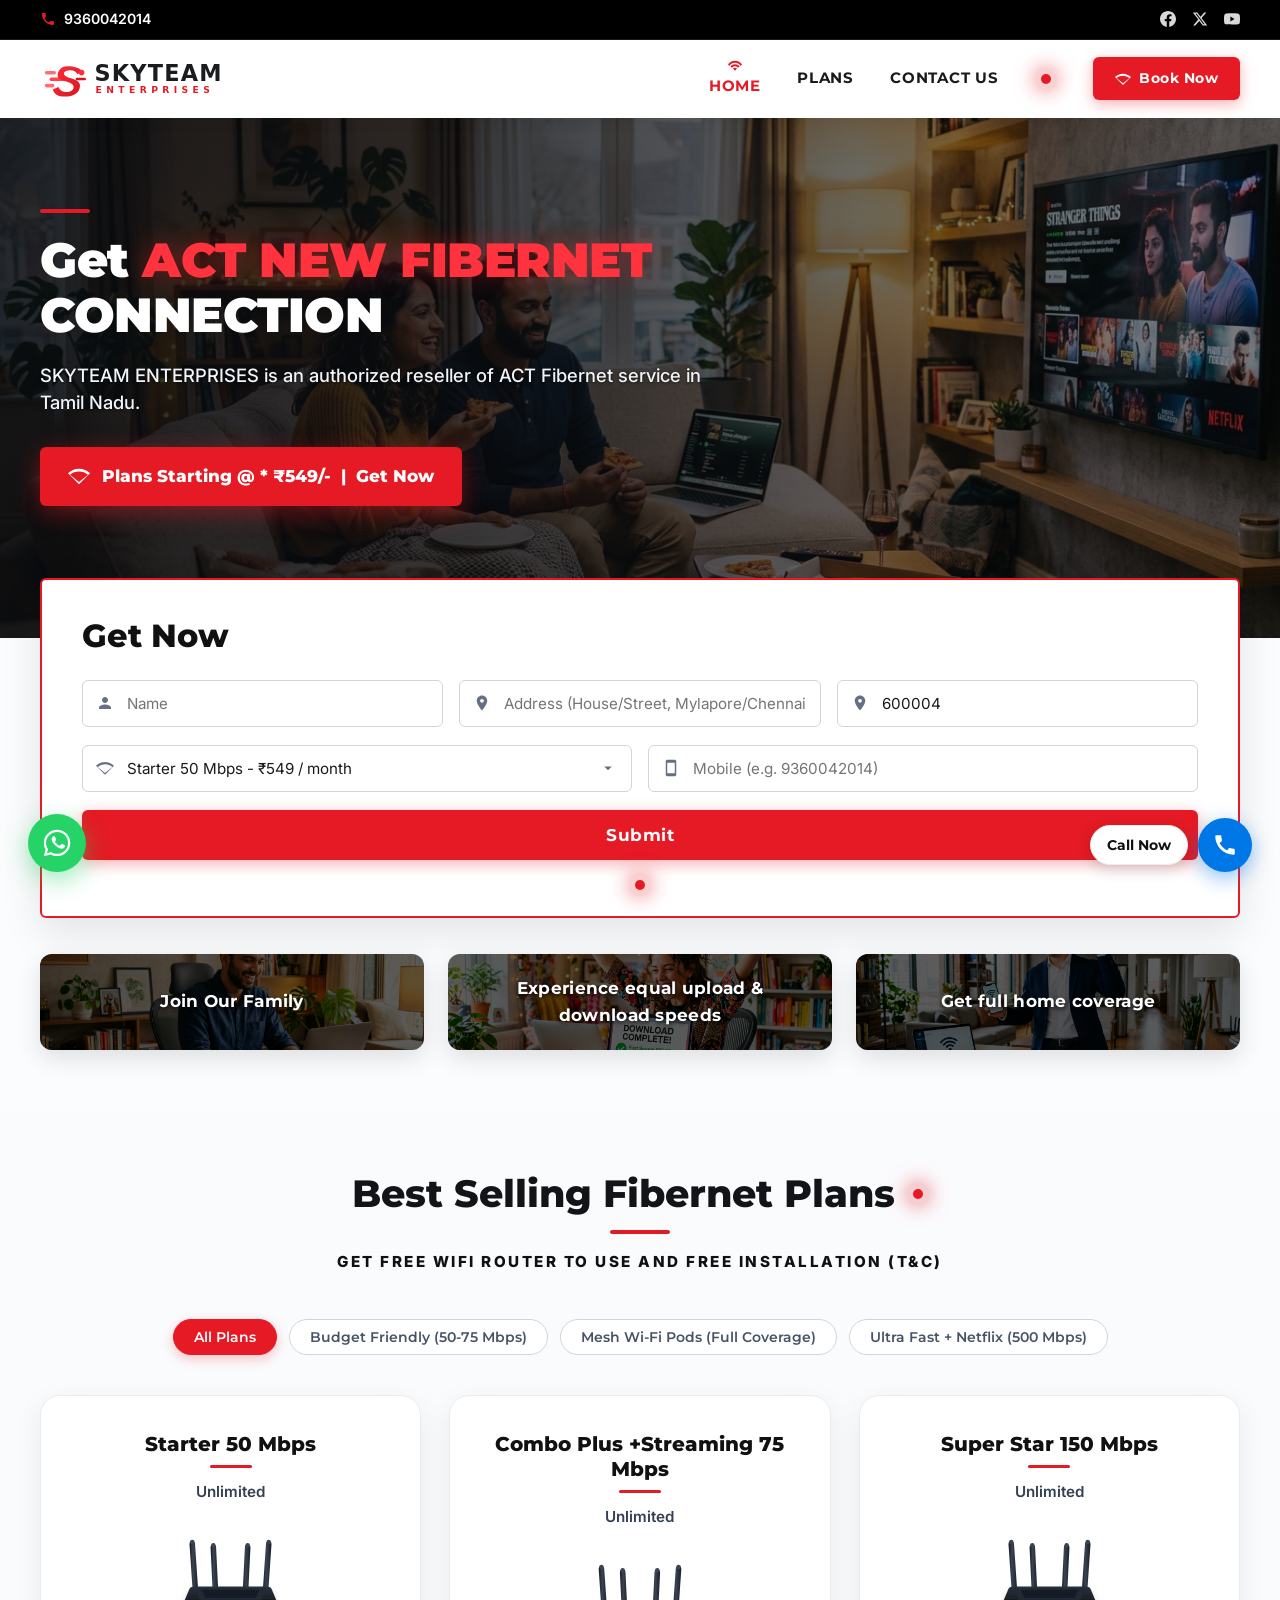
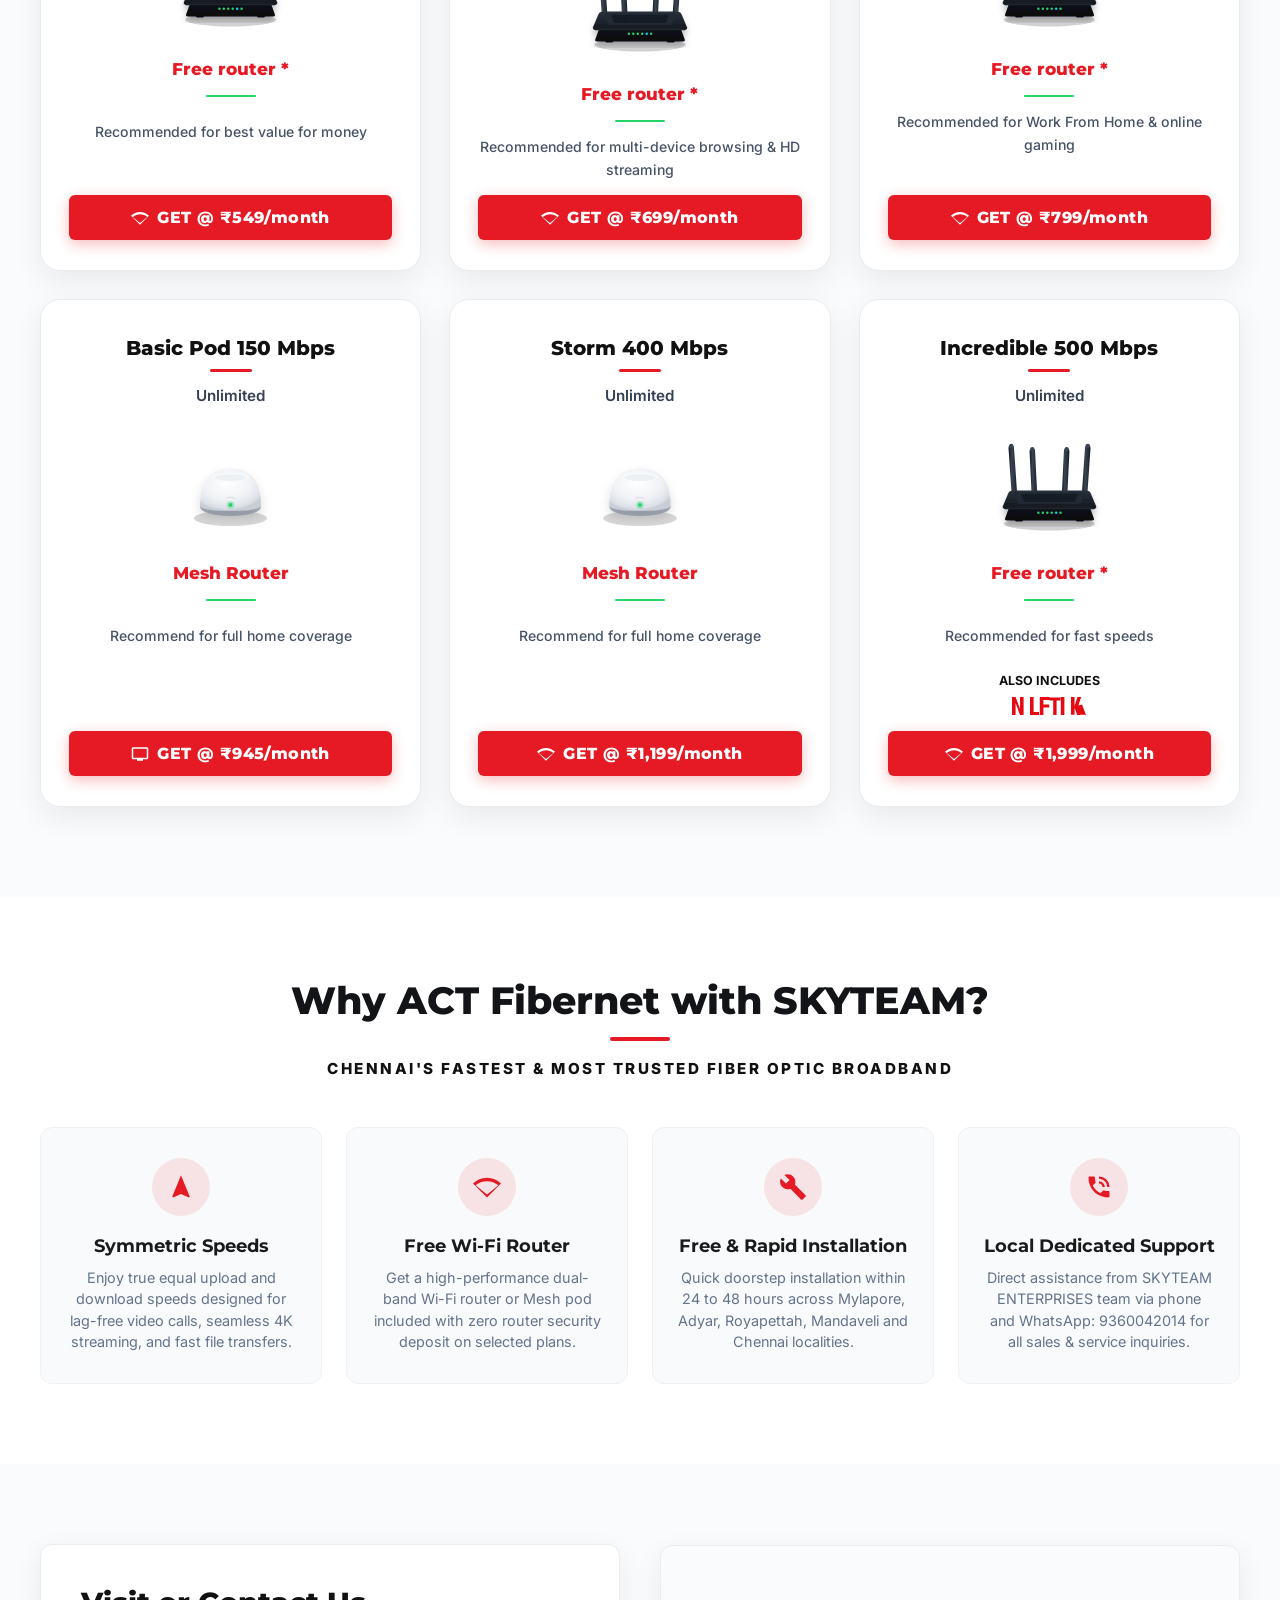
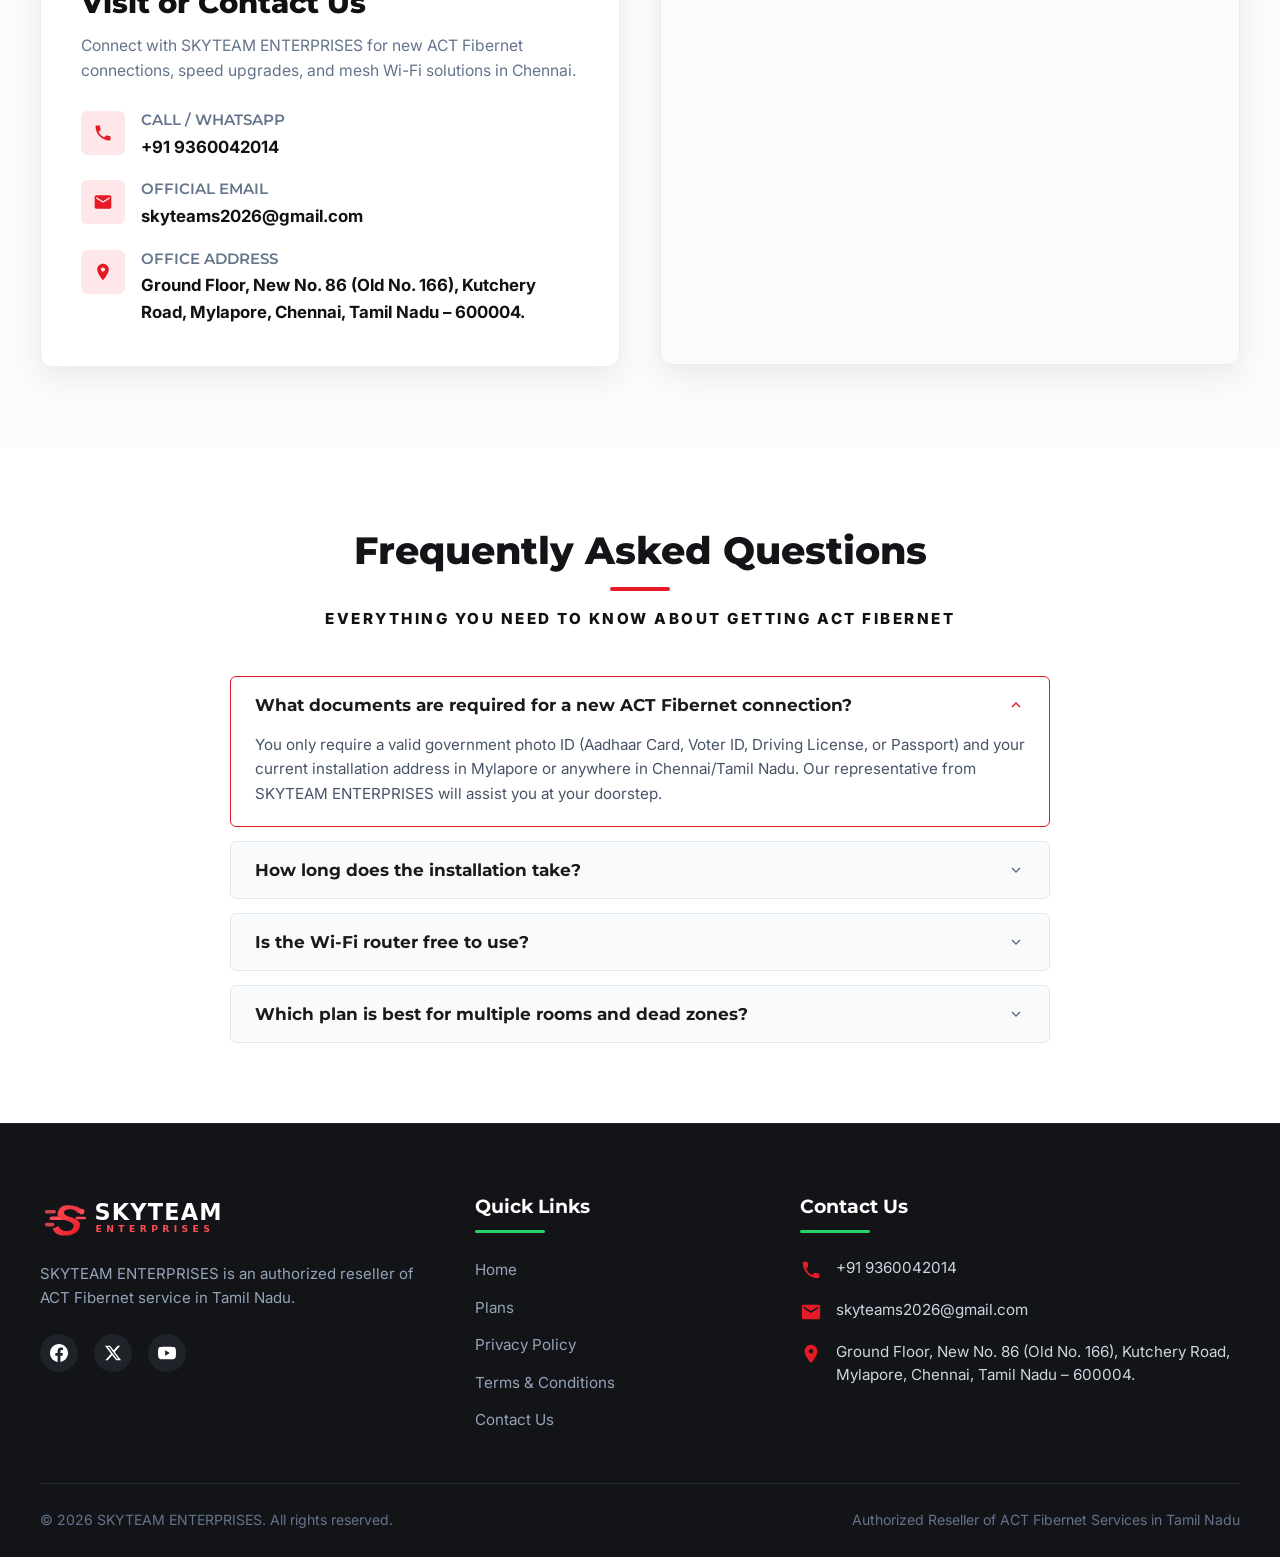
==== index.html @ 710f6e61 "Add files via upload" ====
<!DOCTYPE html>
<html lang="en">
<head>
  <meta charset="UTF-8">
  <meta name="viewport" content="width=device-width, initial-scale=1.0, maximum-scale=5.0, viewport-fit=cover">
  <meta name="apple-mobile-web-app-capable" content="yes">
  <meta name="apple-mobile-web-app-status-bar-style" content="default">
  <meta name="format-detection" content="telephone=no">
  <title>SKYTEAM ENTERPRISES - Authorized Reseller of ACT Fibernet | Mylapore, Chennai</title>
  <meta name="description" content="Get new ACT Fibernet broadband connections from SKYTEAM ENTERPRISES, authorized reseller in Tamil Nadu. High-speed broadband plans starting from ₹549 with free router and free installation in Mylapore, Chennai.">
  <meta name="keywords" content="ACT Fibernet Chennai, ACT broadband Mylapore, SKYTEAM ENTERPRISES, high speed internet Tamil Nadu, fiber broadband plans">
  <meta name="theme-color" content="#e51a24">

  <!-- Favicon -->
  <link rel="icon" type="image/svg+xml" href="images/skyteam-logo.svg">

  <!-- Stylesheet -->
  <link rel="stylesheet" href="css/style.css">
</head>
<body>

  <!-- ==========================================================================
       TOP BAR (Screenshot 1)
       ========================================================================== -->
  <div class="top-bar">
    <div class="container top-bar-content">
      <a href="tel:9360042014" class="top-phone-link">
        <svg viewBox="0 0 24 24">
          <path d="M6.62 10.79a15.053 15.053 0 006.59 6.59l2.2-2.2c.27-.27.67-.36 1.02-.24 1.12.37 2.33.57 3.57.57.55 0 1 .45 1 1V20c0 .55-.45 1-1 1-9.39 0-17-7.61-17-17 0-.55.45-1 1-1h3.5c.55 0 1 .45 1 1 0 1.25.2 2.45.57 3.57.11.35.03.74-.25 1.02l-2.2 2.2z"/>
        </svg>
        <span>9360042014</span>
      </a>

      <div class="top-social-links">
        <a href="https://facebook.com" target="_blank" rel="noopener" aria-label="Facebook">
          <svg viewBox="0 0 24 24"><path d="M24 12.073c0-6.627-5.373-12-12-12s-12 5.373-12 12c0 5.99 4.388 10.954 10.125 11.854v-8.385H7.078v-3.47h3.047V9.43c0-3.007 1.792-4.669 4.533-4.669 1.312 0 2.686.235 2.686.235v2.953H15.83c-1.491 0-1.956.925-1.956 1.874v2.25h3.328l-.532 3.47h-2.796v8.385C19.612 23.027 24 18.062 24 12.073z"/></svg>
        </a>
        <a href="https://twitter.com" target="_blank" rel="noopener" aria-label="Twitter">
          <svg viewBox="0 0 24 24"><path d="M18.244 2.25h3.308l-7.227 8.26 8.502 11.24H16.17l-5.214-6.817L4.99 21.75H1.68l7.73-8.835L1.254 2.25H8.08l4.713 6.231zm-1.161 17.52h1.833L7.084 4.126H5.117z"/></svg>
        </a>
        <a href="https://youtube.com" target="_blank" rel="noopener" aria-label="YouTube">
          <svg viewBox="0 0 24 24"><path d="M23.498 6.186a3.016 3.016 0 0 0-2.122-2.136C19.505 3.545 12 3.545 12 3.545s-7.505 0-9.377.505A3.017 3.017 0 0 0 .502 6.186C0 8.07 0 12 0 12s0 3.93.502 5.814a3.016 3.016 0 0 0 2.122 2.136c1.871.505 9.376.505 9.376.505s7.505 0 9.377-.505a3.015 3.015 0 0 0 2.122-2.136C24 15.93 24 12 24 12s0-3.93-.502-5.814zM9.545 15.568V8.432L15.818 12l-6.273 3.568z"/></svg>
        </a>
      </div>
    </div>
  </div>

  <!-- ==========================================================================
       MAIN NAVIGATION (Screenshot 1)
       ========================================================================== -->
  <header class="main-header">
    <div class="container navbar">
      <a href="#home" class="brand-logo" aria-label="SKYTEAM ENTERPRISES Homepage">
        <img src="images/skyteam-logo.svg" alt="SKYTEAM ENTERPRISES - Authorized Reseller of ACT Fibernet">
      </a>

      <!-- Mobile Navigation Hamburger Toggle -->
      <button class="mobile-nav-toggle" id="mobileNavToggle" aria-label="Toggle navigation menu">
        <svg viewBox="0 0 24 24"><path d="M3 18h18v-2H3v2zm0-5h18v-2H3v2zm0-7v2h18V6H3z"/></svg>
      </button>

      <!-- Desktop Nav Menu -->
      <ul class="nav-menu" id="navMenu">
        <li class="nav-item">
          <a href="#home" class="nav-link active">
            <span class="nav-link-signal">
              <svg viewBox="0 0 24 24"><path d="M12 3C6.95 3 2.5 5.56 0 9.5l2.42 2.42C4.38 8.44 7.94 6.5 12 6.5s7.62 1.94 9.58 5.42L24 9.5C21.5 5.56 17.05 3 12 3zm0 6c-3.1 0-5.88 1.4-7.73 3.65L6.69 15.1c1.33-1.6 3.23-2.6 5.31-2.6s3.98 1 5.31 2.6l2.42-2.45C17.88 10.4 15.1 9 12 9zm0 6c-1.38 0-2.63.56-3.54 1.46L12 20l3.54-3.54C14.63 15.56 13.38 15 12 15z"/></svg>
            </span>
            <span>HOME</span>
          </a>
        </li>
        <li class="nav-item">
          <a href="#plans" class="nav-link">
            <span>PLANS</span>
          </a>
        </li>
        <li class="nav-item">
          <a href="#contact" class="nav-link">
            <span>CONTACT US</span>
          </a>
        </li>

        <!-- Glowing Center Accent Beacon -->
        <li class="nav-item nav-pulse-center">
          <div class="glowing-radar-dot"></div>
        </li>

        <!-- Book Now Pill CTA -->
        <li class="nav-item">
          <a href="#bookingSection" class="nav-cta-btn">
            <svg viewBox="0 0 24 24"><path d="M12 4C7.31 4 3.07 5.9 0 8.98L12 21 24 8.98A17.93 17.93 0 0012 4zm0 3c3.73 0 7.15 1.34 9.8 3.58L12 18.52 2.2 10.58A14.94 14.94 0 0112 7z"/></svg>
            <span>Book Now</span>
          </a>
        </li>
      </ul>
    </div>
  </header>

  <!-- ==========================================================================
       HERO BANNER (Screenshot 1)
       ========================================================================== -->
  <section class="hero-section" id="home">
    <div class="hero-overlay"></div>
    <div class="container">
      <div class="hero-content">
        <div class="hero-red-accent-bar"></div>
        <h1 class="hero-title">
          Get <span class="text-act-red">ACT NEW FIBERNET</span> CONNECTION
        </h1>
        <p class="hero-subtitle">
          SKYTEAM ENTERPRISES is an authorized reseller of ACT Fibernet service in Tamil Nadu.
        </p>
        <a href="#bookingSection" class="hero-cta-btn">
          <svg viewBox="0 0 24 24"><path d="M12 4C7.31 4 3.07 5.9 0 8.98L12 21 24 8.98A17.93 17.93 0 0012 4zm0 3c3.73 0 7.15 1.34 9.8 3.58L12 18.52 2.2 10.58A14.94 14.94 0 0112 7z"/></svg>
          <span>Plans Starting @ * ₹549/- &nbsp;|&nbsp; Get Now</span>
        </a>
      </div>
    </div>
  </section>

  <!-- ==========================================================================
       GET NOW - LEAD CAPTURE FORM (Screenshot 3)
       ========================================================================== -->
  <section class="booking-section" id="bookingSection">
    <div class="container">
      <div class="booking-card">
        <h2 class="booking-title">Get Now</h2>

        <form class="booking-form" id="bookingForm">
          <!-- Row 1: Name, Address, Pincode -->
          <div class="form-row form-row-3">
            <div class="input-group">
              <svg class="input-icon" viewBox="0 0 24 24"><path d="M12 12c2.21 0 4-1.79 4-4s-1.79-4-4-4-4 1.79-4 4 1.79 4 4 4zm0 2c-2.67 0-8 1.34-8 4v2h16v-2c0-2.66-5.33-4-8-4z"/></svg>
              <input type="text" id="custName" class="form-control" placeholder="Name" required autocomplete="name">
            </div>

            <div class="input-group">
              <svg class="input-icon" viewBox="0 0 24 24"><path d="M12 2C8.13 2 5 5.13 5 9c0 5.25 7 13 7 13s7-7.75 7-13c0-3.87-3.13-7-7-7zm0 9.5c-1.38 0-2.5-1.12-2.5-2.5s1.12-2.5 2.5-2.5 2.5 1.12 2.5 2.5-1.12 2.5-2.5 2.5z"/></svg>
              <input type="text" id="custAddress" class="form-control" placeholder="Address (House/Street, Mylapore/Chennai)" required autocomplete="street-address">
            </div>

            <div class="input-group">
              <svg class="input-icon" viewBox="0 0 24 24"><path d="M12 2C8.13 2 5 5.13 5 9c0 5.25 7 13 7 13s7-7.75 7-13c0-3.87-3.13-7-7-7zm0 9.5c-1.38 0-2.5-1.12-2.5-2.5s1.12-2.5 2.5-2.5 2.5 1.12 2.5 2.5-1.12 2.5-2.5 2.5z"/></svg>
              <input type="text" id="custPincode" class="form-control" placeholder="Pincode (e.g. 600004)" maxlength="6" value="600004" required autocomplete="postal-code">
            </div>
          </div>

          <!-- Row 2: Selected Plan, Mobile -->
          <div class="form-row form-row-2">
            <div class="input-group">
              <svg class="input-icon" viewBox="0 0 24 24"><path d="M12 4C7.31 4 3.07 5.9 0 8.98L12 21 24 8.98A17.93 17.93 0 0012 4zm0 3c3.73 0 7.15 1.34 9.8 3.58L12 18.52 2.2 10.58A14.94 14.94 0 0112 7z"/></svg>
              <select id="selectedPlan" class="form-control form-select">
                <option value="Starter 50 Mbps - ₹549">Starter 50 Mbps - ₹549 / month</option>
                <option value="Combo Plus +Streaming 75 Mbps - ₹699">Combo Plus +Streaming 75 Mbps - ₹699 / month</option>
                <option value="Super Star 150 Mbps - ₹799">Super Star 150 Mbps - ₹799 / month</option>
                <option value="Basic Pod 150 Mbps - ₹945">Basic Pod 150 Mbps (Mesh Router) - ₹945 / month</option>
                <option value="Storm 400 Mbps - ₹1,199">Storm 400 Mbps (Mesh Router) - ₹1,199 / month</option>
                <option value="Incredible 500 Mbps - ₹1,999">Incredible 500 Mbps (+ Netflix) - ₹1,999 / month</option>
              </select>
            </div>

            <div class="input-group">
              <svg class="input-icon" viewBox="0 0 24 24"><path d="M17 1.01L7 1c-1.1 0-2 .9-2 2v18c0 1.1.9 2 2 2h10c1.1 0 2-.9 2-2V3c0-1.1-.9-1.99-2-1.99zM17 19H7V5h10v14z"/></svg>
              <input type="tel" id="custMobile" class="form-control" placeholder="Mobile (e.g. 9360042014)" maxlength="10" required autocomplete="tel">
            </div>
          </div>

          <!-- Submit Button -->
          <button type="submit" class="btn-submit-booking">Submit</button>
        </form>

        <!-- Red Glowing Beacon below the form -->
        <div class="form-beacon-container">
          <div class="glowing-radar-dot"></div>
        </div>
      </div>

      <!-- 3 Highlight Feature Badges below the form (Screenshot 3) -->
      <div class="features-highlight-row">
        <div class="feature-pill-card">
          <div class="feature-pill-bg"></div>
          <div class="feature-pill-overlay"></div>
          <span class="feature-pill-text">Join Our Family</span>
        </div>

        <div class="feature-pill-card">
          <div class="feature-pill-bg"></div>
          <div class="feature-pill-overlay"></div>
          <span class="feature-pill-text">Experience equal upload &amp; download speeds</span>
        </div>

        <div class="feature-pill-card">
          <div class="feature-pill-bg"></div>
          <div class="feature-pill-overlay"></div>
          <span class="feature-pill-text">Get full home coverage</span>
        </div>
      </div>
    </div>
  </section>

  <!-- ==========================================================================
       BEST SELLING FIBERNET PLANS (Screenshots 2 & 4)
       ========================================================================== -->
  <section class="plans-section" id="plans">
    <div class="container">
      <div class="section-header">
        <h2 class="section-title">
          <span>Best Selling Fibernet Plans</span>
          <div class="glowing-radar-dot"></div>
        </h2>
        <div class="title-red-bar"></div>
        <p class="section-subtitle">GET FREE WIFI ROUTER TO USE AND FREE INSTALLATION (T&amp;C)</p>
      </div>

      <!-- Category Filter Tabs -->
      <div class="plans-filter-tabs">
        <button class="filter-tab-btn active" data-filter="all">All Plans</button>
        <button class="filter-tab-btn" data-filter="budget">Budget Friendly (50-75 Mbps)</button>
        <button class="filter-tab-btn" data-filter="mesh">Mesh Wi-Fi Pods (Full Coverage)</button>
        <button class="filter-tab-btn" data-filter="ott">Ultra Fast + Netflix (500 Mbps)</button>
      </div>

      <!-- Plans Grid -->
      <div class="plans-grid">
        <!-- Plan 1: Starter 50 Mbps -->
        <div class="plan-card" data-category="budget all">
          <h3 class="plan-title">Starter 50 Mbps</h3>
          <div class="plan-underline-red"></div>
          <div class="plan-data-tag">Unlimited</div>
          <div class="plan-image-wrapper">
            <img src="images/router.svg" alt="4-Antenna Wi-Fi Router">
          </div>
          <div class="plan-router-badge">Free router *</div>
          <div class="plan-divider-green"></div>
          <div class="plan-recommendation">Recommended for best value for money</div>
          <button class="plan-cta-btn select-plan-btn" data-plan-val="Starter 50 Mbps - ₹549">
            <svg viewBox="0 0 24 24"><path d="M12 4C7.31 4 3.07 5.9 0 8.98L12 21 24 8.98A17.93 17.93 0 0012 4zm0 3c3.73 0 7.15 1.34 9.8 3.58L12 18.52 2.2 10.58A14.94 14.94 0 0112 7z"/></svg>
            <span>GET @ ₹549/month</span>
          </button>
        </div>

        <!-- Plan 2: Combo Plus +Streaming 75 Mbps -->
        <div class="plan-card" data-category="budget all">
          <h3 class="plan-title">Combo Plus +Streaming 75 Mbps</h3>
          <div class="plan-underline-red"></div>
          <div class="plan-data-tag">Unlimited</div>
          <div class="plan-image-wrapper">
            <img src="images/router.svg" alt="4-Antenna Wi-Fi Router">
          </div>
          <div class="plan-router-badge">Free router *</div>
          <div class="plan-divider-green"></div>
          <div class="plan-recommendation">Recommended for multi-device browsing &amp; HD streaming</div>
          <button class="plan-cta-btn select-plan-btn" data-plan-val="Combo Plus +Streaming 75 Mbps - ₹699">
            <svg viewBox="0 0 24 24"><path d="M12 4C7.31 4 3.07 5.9 0 8.98L12 21 24 8.98A17.93 17.93 0 0012 4zm0 3c3.73 0 7.15 1.34 9.8 3.58L12 18.52 2.2 10.58A14.94 14.94 0 0112 7z"/></svg>
            <span>GET @ ₹699/month</span>
          </button>
        </div>

        <!-- Plan 3: Super Star 150 Mbps -->
        <div class="plan-card" data-category="all">
          <h3 class="plan-title">Super Star 150 Mbps</h3>
          <div class="plan-underline-red"></div>
          <div class="plan-data-tag">Unlimited</div>
          <div class="plan-image-wrapper">
            <img src="images/router.svg" alt="4-Antenna Wi-Fi Router">
          </div>
          <div class="plan-router-badge">Free router *</div>
          <div class="plan-divider-green"></div>
          <div class="plan-recommendation">Recommended for Work From Home &amp; online gaming</div>
          <button class="plan-cta-btn select-plan-btn" data-plan-val="Super Star 150 Mbps - ₹799">
            <svg viewBox="0 0 24 24"><path d="M12 4C7.31 4 3.07 5.9 0 8.98L12 21 24 8.98A17.93 17.93 0 0012 4zm0 3c3.73 0 7.15 1.34 9.8 3.58L12 18.52 2.2 10.58A14.94 14.94 0 0112 7z"/></svg>
            <span>GET @ ₹799/month</span>
          </button>
        </div>

        <!-- Plan 4: Basic Pod 150 Mbps (Screenshot 4) -->
        <div class="plan-card" data-category="mesh all">
          <h3 class="plan-title">Basic Pod 150 Mbps</h3>
          <div class="plan-underline-red"></div>
          <div class="plan-data-tag">Unlimited</div>
          <div class="plan-image-wrapper">
            <img src="images/mesh-router.svg" alt="ACT Mesh Wi-Fi Pod">
          </div>
          <div class="plan-router-badge">Mesh Router</div>
          <div class="plan-divider-green"></div>
          <div class="plan-recommendation">Recommend for full home coverage</div>
          <button class="plan-cta-btn select-plan-btn" data-plan-val="Basic Pod 150 Mbps - ₹945">
            <svg viewBox="0 0 24 24"><path d="M21 3H3c-1.1 0-2 .9-2 2v12c0 1.1.9 2 2 2h5v2h8v-2h5c1.1 0 1.99-.9 1.99-2L23 5c0-1.1-.9-2-2-2zm0 14H3V5h18v12z"/></svg>
            <span>GET @ ₹945/month</span>
          </button>
        </div>

        <!-- Plan 5: Storm 400 Mbps (Screenshot 4) -->
        <div class="plan-card" data-category="mesh all">
          <h3 class="plan-title">Storm 400 Mbps</h3>
          <div class="plan-underline-red"></div>
          <div class="plan-data-tag">Unlimited</div>
          <div class="plan-image-wrapper">
            <img src="images/mesh-router.svg" alt="ACT Mesh Wi-Fi Pod">
          </div>
          <div class="plan-router-badge">Mesh Router</div>
          <div class="plan-divider-green"></div>
          <div class="plan-recommendation">Recommend for full home coverage</div>
          <button class="plan-cta-btn select-plan-btn" data-plan-val="Storm 400 Mbps - ₹1,199">
            <svg viewBox="0 0 24 24"><path d="M12 4C7.31 4 3.07 5.9 0 8.98L12 21 24 8.98A17.93 17.93 0 0012 4zm0 3c3.73 0 7.15 1.34 9.8 3.58L12 18.52 2.2 10.58A14.94 14.94 0 0112 7z"/></svg>
            <span>GET @ ₹1,199/month</span>
          </button>
        </div>

        <!-- Plan 6: Incredible 500 Mbps (Screenshot 4) -->
        <div class="plan-card" data-category="ott all">
          <h3 class="plan-title">Incredible 500 Mbps</h3>
          <div class="plan-underline-red"></div>
          <div class="plan-data-tag">Unlimited</div>
          <div class="plan-image-wrapper">
            <img src="images/router.svg" alt="4-Antenna Wi-Fi Router">
          </div>
          <div class="plan-router-badge">Free router *</div>
          <div class="plan-divider-green"></div>
          <div class="plan-recommendation">Recommended for fast speeds</div>
          <div class="plan-extra-include">
            <span class="extra-include-label">Also includes</span>
            <img src="images/netflix-logo.svg" alt="Netflix Included" style="height: 20px; width: auto;">
          </div>
          <button class="plan-cta-btn select-plan-btn" data-plan-val="Incredible 500 Mbps - ₹1,999">
            <svg viewBox="0 0 24 24"><path d="M12 4C7.31 4 3.07 5.9 0 8.98L12 21 24 8.98A17.93 17.93 0 0012 4zm0 3c3.73 0 7.15 1.34 9.8 3.58L12 18.52 2.2 10.58A14.94 14.94 0 0112 7z"/></svg>
            <span>GET @ ₹1,999/month</span>
          </button>
        </div>
      </div>
    </div>
  </section>

  <!-- ==========================================================================
       WHY CHOOSE SKYTEAM & ACT FIBERNET
       ========================================================================== -->
  <section class="why-us-section">
    <div class="container">
      <div class="section-header">
        <h2 class="section-title">Why ACT Fibernet with SKYTEAM?</h2>
        <div class="title-red-bar"></div>
        <p class="section-subtitle">CHENNAI'S FASTEST &amp; MOST TRUSTED FIBER OPTIC BROADBAND</p>
      </div>

      <div class="why-grid">
        <div class="why-card">
          <div class="why-icon-box">
            <svg viewBox="0 0 24 24"><path d="M12 2L4.5 20.29l.71.71L12 18l6.79 3 .71-.71z"/></svg>
          </div>
          <h3 class="why-card-title">Symmetric Speeds</h3>
          <p class="why-card-desc">Enjoy true equal upload and download speeds designed for lag-free video calls, seamless 4K streaming, and fast file transfers.</p>
        </div>

        <div class="why-card">
          <div class="why-icon-box">
            <svg viewBox="0 0 24 24"><path d="M12 4C7.31 4 3.07 5.9 0 8.98L12 21 24 8.98A17.93 17.93 0 0012 4zm0 3c3.73 0 7.15 1.34 9.8 3.58L12 18.52 2.2 10.58A14.94 14.94 0 0112 7z"/></svg>
          </div>
          <h3 class="why-card-title">Free Wi-Fi Router</h3>
          <p class="why-card-desc">Get a high-performance dual-band Wi-Fi router or Mesh pod included with zero router security deposit on selected plans.</p>
        </div>

        <div class="why-card">
          <div class="why-icon-box">
            <svg viewBox="0 0 24 24"><path d="M22.7 19l-9.1-9.1c.9-2.3.4-5-1.5-6.9-2-2-5-2.4-7.4-1.3L9 6 6 9 1.6 4.7C.4 7.1.9 10.1 2.9 12.1c1.9 1.9 4.6 2.4 6.9 1.5l9.1 9.1c.4.4 1 .4 1.4 0l2.3-2.3c.5-.4.5-1.1.1-1.4z"/></svg>
          </div>
          <h3 class="why-card-title">Free &amp; Rapid Installation</h3>
          <p class="why-card-desc">Quick doorstep installation within 24 to 48 hours across Mylapore, Adyar, Royapettah, Mandaveli and Chennai localities.</p>
        </div>

        <div class="why-card">
          <div class="why-icon-box">
            <svg viewBox="0 0 24 24"><path d="M20 15.5c-1.25 0-2.45-.2-3.57-.57a1.02 1.02 0 00-1.02.24l-2.2 2.2a15.045 15.045 0 01-6.59-6.59l2.2-2.21a.96.96 0 00.25-1A11.36 11.36 0 018.5 4c0-.55-.45-1-1-1H4c-.55 0-1 .45-1 1 0 9.39 7.61 17 17 17 .55 0 1-.45 1-1v-3.5c0-.55-.45-1-1-1zM19 12h2a9 9 0 00-9-9v2c3.87 0 7 3.13 7 7zm-4 0h2a5 5 0 00-5-5v2c1.66 0 3 1.34 3 3z"/></svg>
          </div>
          <h3 class="why-card-title">Local Dedicated Support</h3>
          <p class="why-card-desc">Direct assistance from SKYTEAM ENTERPRISES team via phone and WhatsApp: 9360042014 for all sales &amp; service inquiries.</p>
        </div>
      </div>
    </div>
  </section>

  <!-- ==========================================================================
       CONTACT US & LOCAL OFFICE SECTION
       ========================================================================== -->
  <section class="contact-section" id="contact">
    <div class="container">
      <div class="contact-layout">
        <!-- Contact Information Card -->
        <div class="contact-info-card">
          <h2 class="contact-info-title">Visit or Contact Us</h2>
          <p class="contact-info-desc">
            Connect with SKYTEAM ENTERPRISES for new ACT Fibernet connections, speed upgrades, and mesh Wi-Fi solutions in Chennai.
          </p>

          <div class="contact-details-list">
            <!-- Mobile -->
            <div class="contact-item-row">
              <div class="contact-icon-pill">
                <svg viewBox="0 0 24 24"><path d="M6.62 10.79a15.053 15.053 0 006.59 6.59l2.2-2.2c.27-.27.67-.36 1.02-.24 1.12.37 2.33.57 3.57.57.55 0 1 .45 1 1V20c0 .55-.45 1-1 1-9.39 0-17-7.61-17-17 0-.55.45-1 1-1h3.5c.55 0 1 .45 1 1 0 1.25.2 2.45.57 3.57.11.35.03.74-.25 1.02l-2.2 2.2z"/></svg>
              </div>
              <div class="contact-text-box">
                <h4>Call / WhatsApp</h4>
                <a href="tel:9360042014">+91 9360042014</a>
              </div>
            </div>

            <!-- Email -->
            <div class="contact-item-row">
              <div class="contact-icon-pill">
                <svg viewBox="0 0 24 24"><path d="M20 4H4c-1.1 0-1.99.9-1.99 2L2 18c0 1.1.9 2 2 2h16c1.1 0 2-.9 2-2V6c0-1.1-.9-2-2-2zm0 4l-8 5-8-5V6l8 5 8-5v2z"/></svg>
              </div>
              <div class="contact-text-box">
                <h4>Official Email</h4>
                <a href="mailto:skyteams2026@gmail.com">skyteams2026@gmail.com</a>
              </div>
            </div>

            <!-- Address -->
            <div class="contact-item-row">
              <div class="contact-icon-pill">
                <svg viewBox="0 0 24 24"><path d="M12 2C8.13 2 5 5.13 5 9c0 5.25 7 13 7 13s7-7.75 7-13c0-3.87-3.13-7-7-7zm0 9.5c-1.38 0-2.5-1.12-2.5-2.5s1.12-2.5 2.5-2.5 2.5 1.12 2.5 2.5-1.12 2.5-2.5 2.5z"/></svg>
              </div>
              <div class="contact-text-box">
                <h4>Office Address</h4>
                <p>Ground Floor, New No. 86 (Old No. 166), Kutchery Road, Mylapore, Chennai, Tamil Nadu – 600004.</p>
              </div>
            </div>
          </div>
        </div>

        <!-- Google Map Location Embed -->
        <div class="map-container">
          <iframe 
            title="SKYTEAM ENTERPRISES Location Map"
            src="https://www.google.com/maps/embed?pb=!1m18!1m12!1m3!1d3886.944321741549!2d80.2642!3d13.0336!2m3!1f0!2f0!3f0!3m2!1i1024!2i768!4f13.1!3m3!1m2!1s0x3a5267b2d569f1bf%3A0x6b7c52df859663d!2sKutchery%20Rd%2C%20Mylapore%2C%20Chennai%2C%20Tamil%20Nadu%20600004!5e0!3m2!1sen!2sin!4v1700000000000!5m2!1sen!2sin"
            allowfullscreen="" 
            loading="lazy" 
            referrerpolicy="no-referrer-when-downgrade">
          </iframe>
        </div>
      </div>
    </div>
  </section>

  <!-- ==========================================================================
       FAQ SECTION
       ========================================================================== -->
  <section class="faq-section">
    <div class="container">
      <div class="section-header">
        <h2 class="section-title">Frequently Asked Questions</h2>
        <div class="title-red-bar"></div>
        <p class="section-subtitle">EVERYTHING YOU NEED TO KNOW ABOUT GETTING ACT FIBERNET</p>
      </div>

      <div class="faq-list">
        <div class="faq-item active">
          <button class="faq-question">
            <span>What documents are required for a new ACT Fibernet connection?</span>
            <svg viewBox="0 0 24 24"><path d="M7.41 8.59L12 13.17l4.59-4.58L18 10l-6 6-6-6 1.41-1.41z"/></svg>
          </button>
          <div class="faq-answer">
            <p>You only require a valid government photo ID (Aadhaar Card, Voter ID, Driving License, or Passport) and your current installation address in Mylapore or anywhere in Chennai/Tamil Nadu. Our representative from SKYTEAM ENTERPRISES will assist you at your doorstep.</p>
          </div>
        </div>

        <div class="faq-item">
          <button class="faq-question">
            <span>How long does the installation take?</span>
            <svg viewBox="0 0 24 24"><path d="M7.41 8.59L12 13.17l4.59-4.58L18 10l-6 6-6-6 1.41-1.41z"/></svg>
          </button>
          <div class="faq-answer">
            <p>Once you submit your booking on our website or call us at 9360042014, our field engineer will visit for installation typically within 24 to 48 hours.</p>
          </div>
        </div>

        <div class="faq-item">
          <button class="faq-question">
            <span>Is the Wi-Fi router free to use?</span>
            <svg viewBox="0 0 24 24"><path d="M7.41 8.59L12 13.17l4.59-4.58L18 10l-6 6-6-6 1.41-1.41z"/></svg>
          </button>
          <div class="faq-answer">
            <p>Yes, all our featured plans include a free dual-band Wi-Fi router (or high-performance Mesh Wi-Fi pod on 150/400 Mbps plans) for use as long as your connection is active, subject to plan terms.</p>
          </div>
        </div>

        <div class="faq-item">
          <button class="faq-question">
            <span>Which plan is best for multiple rooms and dead zones?</span>
            <svg viewBox="0 0 24 24"><path d="M7.41 8.59L12 13.17l4.59-4.58L18 10l-6 6-6-6 1.41-1.41z"/></svg>
          </button>
          <div class="faq-answer">
            <p>The <strong>Basic Pod 150 Mbps</strong> or <strong>Storm 400 Mbps</strong> plans come equipped with ACT Mesh Wi-Fi pods, which seamlessly eliminate Wi-Fi dead spots and provide unified coverage across 2BHK, 3BHK, and duplex homes.</p>
          </div>
        </div>
      </div>
    </div>
  </section>

  <!-- ==========================================================================
       MAIN FOOTER (Screenshot 5)
       ========================================================================== -->
  <footer class="main-footer">
    <div class="container">
      <div class="footer-grid">
        <!-- Col 1: Brand Info -->
        <div class="footer-col-brand">
          <div class="footer-logo">
            <img src="images/skyteam-logo-white.svg" alt="SKYTEAM ENTERPRISES Logo">
          </div>
          <p class="footer-brand-desc">
            SKYTEAM ENTERPRISES is an authorized reseller of ACT Fibernet service in Tamil Nadu.
          </p>
          <div class="footer-social-icons">
            <a href="https://facebook.com" target="_blank" rel="noopener" aria-label="Facebook">
              <svg viewBox="0 0 24 24"><path d="M24 12.073c0-6.627-5.373-12-12-12s-12 5.373-12 12c0 5.99 4.388 10.954 10.125 11.854v-8.385H7.078v-3.47h3.047V9.43c0-3.007 1.792-4.669 4.533-4.669 1.312 0 2.686.235 2.686.235v2.953H15.83c-1.491 0-1.956.925-1.956 1.874v2.25h3.328l-.532 3.47h-2.796v8.385C19.612 23.027 24 18.062 24 12.073z"/></svg>
            </a>
            <a href="https://twitter.com" target="_blank" rel="noopener" aria-label="Twitter">
              <svg viewBox="0 0 24 24"><path d="M18.244 2.25h3.308l-7.227 8.26 8.502 11.24H16.17l-5.214-6.817L4.99 21.75H1.68l7.73-8.835L1.254 2.25H8.08l4.713 6.231zm-1.161 17.52h1.833L7.084 4.126H5.117z"/></svg>
            </a>
            <a href="https://youtube.com" target="_blank" rel="noopener" aria-label="YouTube">
              <svg viewBox="0 0 24 24"><path d="M23.498 6.186a3.016 3.016 0 0 0-2.122-2.136C19.505 3.545 12 3.545 12 3.545s-7.505 0-9.377.505A3.017 3.017 0 0 0 .502 6.186C0 8.07 0 12 0 12s0 3.93.502 5.814a3.016 3.016 0 0 0 2.122 2.136c1.871.505 9.376.505 9.376.505s7.505 0 9.377-.505a3.015 3.015 0 0 0 2.122-2.136C24 15.93 24 12 24 12s0-3.93-.502-5.814zM9.545 15.568V8.432L15.818 12l-6.273 3.568z"/></svg>
            </a>
          </div>
        </div>

        <!-- Col 2: Quick Links -->
        <div class="footer-col-links">
          <h3 class="footer-col-title">Quick Links</h3>
          <div class="footer-title-green-line"></div>
          <ul class="footer-links-list">
            <li><a href="#home">Home</a></li>
            <li><a href="#plans">Plans</a></li>
            <li><a href="privacy-policy.html">Privacy Policy</a></li>
            <li><a href="terms.html">Terms &amp; Conditions</a></li>
            <li><a href="#contact">Contact Us</a></li>
          </ul>
        </div>

        <!-- Col 3: Contact Us -->
        <div class="footer-col-contact">
          <h3 class="footer-col-title">Contact Us</h3>
          <div class="footer-title-green-line"></div>
          <div class="footer-contact-list">
            <div class="footer-contact-item">
              <svg class="footer-icon" viewBox="0 0 24 24"><path d="M6.62 10.79a15.053 15.053 0 006.59 6.59l2.2-2.2c.27-.27.67-.36 1.02-.24 1.12.37 2.33.57 3.57.57.55 0 1 .45 1 1V20c0 .55-.45 1-1 1-9.39 0-17-7.61-17-17 0-.55.45-1 1-1h3.5c.55 0 1 .45 1 1 0 1.25.2 2.45.57 3.57.11.35.03.74-.25 1.02l-2.2 2.2z"/></svg>
              <a href="tel:9360042014">+91 9360042014</a>
            </div>

            <div class="footer-contact-item">
              <svg class="footer-icon" viewBox="0 0 24 24"><path d="M20 4H4c-1.1 0-1.99.9-1.99 2L2 18c0 1.1.9 2 2 2h16c1.1 0 2-.9 2-2V6c0-1.1-.9-2-2-2zm0 4l-8 5-8-5V6l8 5 8-5v2z"/></svg>
              <a href="mailto:skyteams2026@gmail.com">skyteams2026@gmail.com</a>
            </div>

            <div class="footer-contact-item">
              <svg class="footer-icon" viewBox="0 0 24 24"><path d="M12 2C8.13 2 5 5.13 5 9c0 5.25 7 13 7 13s7-7.75 7-13c0-3.87-3.13-7-7-7zm0 9.5c-1.38 0-2.5-1.12-2.5-2.5s1.12-2.5 2.5-2.5 2.5 1.12 2.5 2.5-1.12 2.5-2.5 2.5z"/></svg>
              <span>Ground Floor, New No. 86 (Old No. 166), Kutchery Road, Mylapore, Chennai, Tamil Nadu – 600004.</span>
            </div>
          </div>
        </div>
      </div>

      <div class="footer-bottom-bar">
        <div>&copy; 2026 SKYTEAM ENTERPRISES. All rights reserved.</div>
        <div>Authorized Reseller of ACT Fibernet Services in Tamil Nadu</div>
      </div>
    </div>
  </footer>

  <!-- ==========================================================================
       FLOATING ACTION TRIGGERS (Screenshots 1-5)
       ========================================================================== -->
  <!-- WhatsApp Floating Button (Bottom-Left) -->
  <a href="https://wa.me/919360042014?text=Hi%20SKYTEAM%20ENTERPRISES%2C%20I%20am%20interested%20in%20a%20new%20ACT%20Fibernet%20broadband%20connection." 
     class="floating-whatsapp-btn" 
     target="_blank" 
     rel="noopener" 
     aria-label="Chat with us on WhatsApp">
    <svg viewBox="0 0 24 24">
      <path d="M12.04 2C6.58 2 2.13 6.45 2.13 11.91C2.13 13.66 2.59 15.36 3.45 16.86L2.05 22L7.3 20.62C8.75 21.41 10.38 21.83 12.04 21.83C17.5 21.83 21.95 17.38 21.95 11.92C21.95 9.27 20.92 6.78 19.05 4.91C17.18 3.03 14.69 2 12.04 2M12.05 3.67C14.25 3.67 16.31 4.53 17.87 6.09C19.42 7.65 20.28 9.72 20.28 11.92C20.28 16.46 16.58 20.15 12.04 20.15C10.56 20.15 9.11 19.76 7.85 19L7.55 18.83L4.43 19.65L5.26 16.61L5.06 16.29C4.24 15 3.8 13.47 3.8 11.91C3.81 7.37 7.5 3.67 12.05 3.67M9.53 7.03C9.36 7.03 9.09 7.1 8.87 7.33C8.65 7.57 8.02 8.16 8.02 9.36C8.02 10.56 8.9 11.72 9.02 11.89C9.14 12.05 10.74 14.52 13.2 15.58C13.78 15.83 14.24 15.99 14.59 16.1C15.18 16.29 15.72 16.26 16.15 16.2C16.63 16.13 17.62 15.6 17.83 15.01C18.04 14.43 18.04 13.93 17.98 13.82C17.91 13.72 17.75 13.66 17.5 13.53C17.26 13.41 16.05 12.81 15.82 12.73C15.6 12.64 15.43 12.6 15.27 12.85C15.1 13.1 14.62 13.66 14.47 13.82C14.33 13.99 14.18 14.01 13.94 13.89C13.69 13.76 12.9 13.5 11.96 12.67C11.23 12.02 10.74 11.22 10.6 10.97C10.45 10.72 10.58 10.59 10.71 10.46C10.82 10.35 10.95 10.18 11.08 10.03C11.2 9.89 11.25 9.78 11.33 9.61C11.41 9.45 11.37 9.3 11.31 9.18C11.25 9.06 10.76 7.85 10.55 7.36C10.35 6.87 10.15 6.94 10 6.93C9.86 6.93 9.69 6.93 9.53 6.93V7.03Z"/>
    </svg>
  </a>

  <!-- Call Now Floating Button (Bottom-Right) -->
  <a href="tel:9360042014" class="floating-call-btn" aria-label="Call Now 9360042014">
    <span class="call-pill-text">Call Now</span>
    <div class="call-circle-icon">
      <svg viewBox="0 0 24 24">
        <path d="M20.01 15.38c-1.23 0-2.42-.2-3.53-.56a.977.977 0 00-1.01.24l-1.57 1.97c-2.83-1.35-5.48-3.9-6.89-6.83l1.95-1.66c.27-.28.35-.67.24-1.02-.37-1.11-.56-2.3-.56-3.53 0-.54-.45-.99-.99-.99H4.19C3.65 3 3 3.24 3 3.99 3 13.28 10.73 21 20.01 21c.71 0 .99-.63.99-1.18v-3.45c0-.54-.45-.99-.99-.99z"/>
      </svg>
    </div>
  </a>

  <!-- ==========================================================================
       BOOKING SUCCESS MODAL
       ========================================================================== -->
  <div class="modal-overlay" id="successModal">
    <div class="modal-container">
      <button class="modal-close-btn" id="closeModalBtn" aria-label="Close modal">&times;</button>
      <div class="modal-success-icon">
        <svg viewBox="0 0 24 24"><path d="M9 16.17L4.83 12l-1.42 1.41L9 19 21 7l-1.41-1.41z"/></svg>
      </div>
      <h3 class="modal-title">Booking Received!</h3>
      <p class="modal-desc">Thank you for choosing SKYTEAM ENTERPRISES. Our representative will contact you shortly to confirm your installation slot.</p>

      <div class="modal-booking-details">
        <div class="modal-detail-row">
          <span class="modal-detail-label">Booking Reference:</span>
          <span class="modal-detail-val" id="modalBookingId">ST-100234</span>
        </div>
        <div class="modal-detail-row">
          <span class="modal-detail-label">Name:</span>
          <span class="modal-detail-val" id="modalCustName">Customer</span>
        </div>
        <div class="modal-detail-row">
          <span class="modal-detail-label">Mobile:</span>
          <span class="modal-detail-val" id="modalCustMobile">9360042014</span>
        </div>
        <div class="modal-detail-row">
          <span class="modal-detail-label">Selected Plan:</span>
          <span class="modal-detail-val" id="modalCustPlan">Starter 50 Mbps</span>
        </div>
      </div>

      <a href="#" id="modalWhatsappLink" class="modal-btn-whatsapp" target="_blank" rel="noopener">
        <svg viewBox="0 0 24 24"><path d="M12.04 2C6.58 2 2.13 6.45 2.13 11.91C2.13 13.66 2.59 15.36 3.45 16.86L2.05 22L7.3 20.62C8.75 21.41 10.38 21.83 12.04 21.83C17.5 21.83 21.95 17.38 21.95 11.92C21.95 9.27 20.92 6.78 19.05 4.91C17.18 3.03 14.69 2 12.04 2M12.05 3.67C14.25 3.67 16.31 4.53 17.87 6.09C19.42 7.65 20.28 9.72 20.28 11.92C20.28 16.46 16.58 20.15 12.04 20.15C10.56 20.15 9.11 19.76 7.85 19L7.55 18.83L4.43 19.65L5.26 16.61L5.06 16.29C4.24 15 3.8 13.47 3.8 11.91C3.81 7.37 7.5 3.67 12.05 3.67M9.53 7.03C9.36 7.03 9.09 7.1 8.87 7.33C8.65 7.57 8.02 8.16 8.02 9.36C8.02 10.56 8.9 11.72 9.02 11.89C9.14 12.05 10.74 14.52 13.2 15.58C13.78 15.83 14.24 15.99 14.59 16.1C15.18 16.29 15.72 16.26 16.15 16.2C16.63 16.13 17.62 15.6 17.83 15.01C18.04 14.43 18.04 13.93 17.98 13.82C17.91 13.72 17.75 13.66 17.5 13.53C17.26 13.41 16.05 12.81 15.82 12.73C15.6 12.64 15.43 12.6 15.27 12.85C15.1 13.1 14.62 13.66 14.47 13.82C14.33 13.99 14.18 14.01 13.94 13.89C13.69 13.76 12.9 13.5 11.96 12.67C11.23 12.02 10.74 11.22 10.6 10.97C10.45 10.72 10.58 10.59 10.71 10.46C10.82 10.35 10.95 10.18 11.08 10.03C11.2 9.89 11.25 9.78 11.33 9.61C11.41 9.45 11.37 9.3 11.31 9.18C11.25 9.06 10.76 7.85 10.55 7.36C10.35 6.87 10.15 6.94 10 6.93C9.86 6.93 9.69 6.93 9.53 6.93V7.03Z"/></svg>
        <span>Instant WhatsApp Confirmation</span>
      </a>
    </div>
  </div>

  <!-- Scripts -->
  <script src="js/main.js"></script>
</body>
</html>
---- css/style.css ----
/* ==========================================================================
   SKYTEAM ENTERPRISES - ACT FIBERNET WEBSITE STYLES
   Colors: ACT Red #e51a24, Dark #111418, Green #25D366, Blue #0077e6
   ========================================================================== */

@import url('https://fonts.googleapis.com/css2?family=Montserrat:wght@400;500;600;700;800;900&family=Inter:wght@300;400;500;600;700&display=swap');

:root {
  --primary-red: #e51a24;
  --primary-red-hover: #c8131c;
  --primary-red-glow: rgba(229, 26, 36, 0.45);
  --dark-bg: #111418;
  --darker-bg: #0c0e11;
  --footer-bg: #121417;
  --text-dark: #1b1e22;
  --text-muted: #667085;
  --text-light: #f8fafc;
  --border-color: #eaecf0;
  --card-shadow: 0 10px 30px rgba(0, 0, 0, 0.07);
  --card-hover-shadow: 0 20px 40px rgba(229, 26, 36, 0.12);
  --accent-green: #25d366;
  --accent-blue: #0077e6;
  --radius-sm: 6px;
  --radius-md: 12px;
  --radius-lg: 20px;
  --radius-full: 9999px;
  --transition: all 0.3s cubic-bezier(0.4, 0, 0.2, 1);
}

*, *::before, *::after {
  box-sizing: border-box;
  margin: 0;
  padding: 0;
}

html {
  scroll-behavior: smooth;
  font-size: 16px;
}

body {
  font-family: 'Inter', -apple-system, BlinkMacSystemFont, "Segoe UI", Roboto, sans-serif;
  color: var(--text-dark);
  background-color: #fbfcfd;
  line-height: 1.6;
  overflow-x: hidden;
}

h1, h2, h3, h4, h5, h6 {
  font-family: 'Montserrat', sans-serif;
  font-weight: 700;
  line-height: 1.25;
}

a {
  text-decoration: none;
  color: inherit;
  transition: var(--transition);
}

img {
  max-width: 100%;
  height: auto;
  display: block;
}

button, input, select {
  font-family: inherit;
  font-size: inherit;
}

.container {
  width: 100%;
  max-width: 1240px;
  margin: 0 auto;
  padding: 0 20px;
}

/* ==========================================================================
   TOP BAR (Black Bar)
   ========================================================================== */
.top-bar {
  background-color: #000000;
  color: #ffffff;
  padding: 8px 0;
  font-size: 0.88rem;
  font-weight: 600;
  border-bottom: 1px solid #1a1a1a;
  position: relative;
  z-index: 101;
}

.top-bar-content {
  display: flex;
  justify-content: space-between;
  align-items: center;
}

.top-phone-link {
  display: inline-flex;
  align-items: center;
  gap: 8px;
  color: #ffffff;
  transition: var(--transition);
}

.top-phone-link:hover {
  color: var(--primary-red);
}

.top-phone-link svg {
  width: 16px;
  height: 16px;
  fill: var(--primary-red);
}

.top-social-links {
  display: flex;
  align-items: center;
  gap: 16px;
}

.top-social-links a {
  color: #ffffff;
  opacity: 0.85;
  display: flex;
  align-items: center;
  justify-content: center;
  transition: var(--transition);
}

.top-social-links a:hover {
  opacity: 1;
  color: var(--primary-red);
  transform: translateY(-1px);
}

.top-social-links svg {
  width: 16px;
  height: 16px;
  fill: currentColor;
}

/* ==========================================================================
   MAIN NAVBAR
   ========================================================================== */
.main-header {
  background-color: #ffffff;
  position: sticky;
  top: 0;
  z-index: 100;
  box-shadow: 0 2px 15px rgba(0, 0, 0, 0.06);
  transition: var(--transition);
}

.navbar {
  display: flex;
  justify-content: space-between;
  align-items: center;
  height: 78px;
}

.brand-logo {
  display: flex;
  align-items: center;
}

.brand-logo img {
  height: 48px;
  width: auto;
}

.nav-menu {
  display: flex;
  align-items: center;
  list-style: none;
  gap: 36px;
}

.nav-item {
  position: relative;
}

.nav-link {
  font-family: 'Montserrat', sans-serif;
  font-size: 0.92rem;
  font-weight: 700;
  letter-spacing: 0.8px;
  color: #1a1a1a;
  text-transform: uppercase;
  padding: 8px 0;
  display: flex;
  flex-direction: column;
  align-items: center;
  transition: var(--transition);
}

.nav-link:hover,
.nav-link.active {
  color: var(--primary-red);
}

/* Signal icon above Home */
.nav-link-signal {
  display: flex;
  justify-content: center;
  align-items: center;
  margin-bottom: 2px;
}

.nav-link-signal svg {
  width: 18px;
  height: 14px;
  fill: var(--primary-red);
}

/* Center glowing pulse indicator from screenshot 1 */
.nav-pulse-center {
  display: flex;
  align-items: center;
  justify-content: center;
}

.glowing-radar-dot {
  width: 22px;
  height: 22px;
  background-color: rgba(229, 26, 36, 0.2);
  border-radius: 50%;
  display: flex;
  align-items: center;
  justify-content: center;
  box-shadow: 0 0 20px rgba(229, 26, 36, 0.6);
  animation: radarGlow 2s infinite ease-in-out;
}

.glowing-radar-dot::after {
  content: '';
  width: 10px;
  height: 10px;
  background-color: var(--primary-red);
  border-radius: 50%;
}

@keyframes radarGlow {
  0%, 100% {
    transform: scale(0.9);
    box-shadow: 0 0 10px rgba(229, 26, 36, 0.5);
  }
  50% {
    transform: scale(1.3);
    box-shadow: 0 0 25px rgba(229, 26, 36, 0.8);
  }
}

.nav-cta-btn {
  background-color: var(--primary-red);
  color: #ffffff;
  padding: 10px 22px;
  border-radius: var(--radius-sm);
  font-family: 'Montserrat', sans-serif;
  font-weight: 700;
  font-size: 0.88rem;
  letter-spacing: 0.5px;
  display: inline-flex;
  align-items: center;
  gap: 8px;
  box-shadow: 0 4px 14px rgba(229, 26, 36, 0.35);
  transition: var(--transition);
}

.nav-cta-btn:hover {
  background-color: var(--primary-red-hover);
  transform: translateY(-2px);
  box-shadow: 0 6px 20px rgba(229, 26, 36, 0.45);
}

.nav-cta-btn svg {
  width: 16px;
  height: 16px;
  fill: currentColor;
}

/* Mobile Toggle */
.mobile-nav-toggle {
  display: none;
  background: transparent;
  border: none;
  cursor: pointer;
  padding: 8px;
}

.mobile-nav-toggle svg {
  width: 28px;
  height: 28px;
  fill: #111111;
}

/* ==========================================================================
   HERO BANNER
   ========================================================================== */
.hero-section {
  position: relative;
  min-height: 520px;
  background: url('../images/hero-banner.jpg') center/cover no-repeat;
  display: flex;
  align-items: center;
  padding: 80px 0 120px;
  color: #ffffff;
}

.hero-overlay {
  position: absolute;
  inset: 0;
  background: linear-gradient(
    90deg,
    rgba(10, 12, 16, 0.88) 0%,
    rgba(10, 12, 16, 0.75) 45%,
    rgba(10, 12, 16, 0.4) 100%
  );
}

.hero-content {
  position: relative;
  z-index: 2;
  max-width: 680px;
}

.hero-title {
  font-size: 3rem;
  font-weight: 900;
  line-height: 1.15;
  margin-bottom: 18px;
  color: #ffffff;
  letter-spacing: -0.5px;
}

.text-act-red {
  color: #ff333e;
  text-shadow: 0 0 25px rgba(229, 26, 36, 0.4);
}

.hero-red-accent-bar {
  width: 50px;
  height: 4px;
  background-color: var(--primary-red);
  margin-bottom: 20px;
  border-radius: 2px;
}

.hero-subtitle {
  font-size: 1.15rem;
  font-weight: 500;
  margin-bottom: 30px;
  color: #f1f5f9;
  line-height: 1.5;
  text-shadow: 0 1px 3px rgba(0, 0, 0, 0.5);
}

.hero-cta-btn {
  background-color: var(--primary-red);
  color: #ffffff;
  padding: 16px 28px;
  border-radius: var(--radius-sm);
  display: inline-flex;
  align-items: center;
  gap: 12px;
  font-family: 'Montserrat', sans-serif;
  font-weight: 800;
  font-size: 1.05rem;
  box-shadow: 0 6px 24px rgba(229, 26, 36, 0.45);
  transition: var(--transition);
}

.hero-cta-btn:hover {
  background-color: var(--primary-red-hover);
  transform: translateY(-3px);
  box-shadow: 0 10px 30px rgba(229, 26, 36, 0.55);
}

.hero-cta-btn svg {
  width: 22px;
  height: 22px;
  fill: currentColor;
}

/* ==========================================================================
   GET NOW - LEAD CAPTURE FORM (Screenshot 3)
   ========================================================================== */
.booking-section {
  position: relative;
  margin-top: -60px;
  z-index: 10;
  padding-bottom: 60px;
}

.booking-card {
  background-color: #ffffff;
  border: 2px solid var(--primary-red);
  border-radius: var(--radius-sm);
  padding: 36px 40px;
  box-shadow: 0 14px 40px rgba(0, 0, 0, 0.1);
  position: relative;
}

.booking-title {
  font-size: 2rem;
  font-weight: 800;
  color: #111111;
  margin-bottom: 24px;
}

.booking-form {
  display: flex;
  flex-direction: column;
  gap: 18px;
}

.form-row {
  display: grid;
  gap: 16px;
}

.form-row-3 {
  grid-template-columns: repeat(3, 1fr);
}

.form-row-2 {
  grid-template-columns: 1fr 1fr;
}

.input-group {
  position: relative;
  display: flex;
  align-items: center;
}

.input-icon {
  position: absolute;
  left: 14px;
  width: 18px;
  height: 18px;
  fill: #667085;
  pointer-events: none;
  z-index: 1;
}

.form-control {
  width: 100%;
  padding: 13px 14px 13px 44px;
  border: 1px solid #d0d5dd;
  border-radius: var(--radius-sm);
  font-size: 0.95rem;
  color: #1a1a1a;
  background-color: #ffffff;
  transition: var(--transition);
}

.form-control:focus {
  outline: none;
  border-color: var(--primary-red);
  box-shadow: 0 0 0 3px rgba(229, 26, 36, 0.15);
}

.form-select {
  appearance: none;
  background-image: url("data:image/svg+xml;charset=UTF-8,%3csvg xmlns='http://www.w3.org/2000/svg' viewBox='0 0 24 24' fill='%23667085'%3e%3cpath d='M7 10l5 5 5-5z'/%3e%3c/svg%3e");
  background-repeat: no-repeat;
  background-position: right 14px center;
  background-size: 18px;
  cursor: pointer;
}

.btn-submit-booking {
  background-color: var(--primary-red);
  color: #ffffff;
  border: none;
  padding: 15px;
  border-radius: var(--radius-sm);
  font-family: 'Montserrat', sans-serif;
  font-weight: 700;
  font-size: 1.05rem;
  letter-spacing: 0.5px;
  cursor: pointer;
  transition: var(--transition);
  box-shadow: 0 4px 15px rgba(229, 26, 36, 0.35);
}

.btn-submit-booking:hover {
  background-color: var(--primary-red-hover);
  transform: translateY(-2px);
  box-shadow: 0 6px 20px rgba(229, 26, 36, 0.45);
}

/* Pulsing red beacon beneath the form */
.form-beacon-container {
  display: flex;
  justify-content: center;
  margin-top: 14px;
  margin-bottom: -16px;
}

/* 3 Highlight Feature Badges below the form */
.features-highlight-row {
  display: grid;
  grid-template-columns: repeat(3, 1fr);
  gap: 24px;
  margin-top: 36px;
}

.feature-pill-card {
  position: relative;
  height: 96px;
  border-radius: var(--radius-md);
  overflow: hidden;
  display: flex;
  align-items: center;
  justify-content: center;
  padding: 16px 24px;
  text-align: center;
  box-shadow: 0 8px 24px rgba(0, 0, 0, 0.12);
  transition: var(--transition);
}

.feature-pill-card:hover {
  transform: translateY(-4px);
  box-shadow: 0 14px 30px rgba(0, 0, 0, 0.2);
}

.feature-pill-bg {
  position: absolute;
  inset: 0;
  background-size: cover;
  background-position: center;
  filter: brightness(0.65) saturate(1.2);
  transition: var(--transition);
}

.feature-pill-card:hover .feature-pill-bg {
  transform: scale(1.08);
}

.feature-pill-card:nth-child(1) .feature-pill-bg {
  background-image: url('../images/feature-family.jpg');
}

.feature-pill-card:nth-child(2) .feature-pill-bg {
  background-image: url('../images/feature-speed.jpg');
}

.feature-pill-card:nth-child(3) .feature-pill-bg {
  background-image: url('../images/feature-coverage.jpg');
}

.feature-pill-overlay {
  position: absolute;
  inset: 0;
  background: rgba(0, 0, 0, 0.45);
}

.feature-pill-text {
  position: relative;
  z-index: 2;
  color: #ffffff;
  font-family: 'Montserrat', sans-serif;
  font-weight: 700;
  font-size: 1.05rem;
  letter-spacing: 0.3px;
  text-shadow: 0 2px 4px rgba(0, 0, 0, 0.8);
}

/* ==========================================================================
   BEST SELLING FIBERNET PLANS SECTION (Screenshots 2 & 4)
   ========================================================================== */
.plans-section {
  padding: 60px 0 90px;
  background-color: #fafbfd;
}

.section-header {
  text-align: center;
  margin-bottom: 45px;
  position: relative;
}

.section-title {
  font-size: 2.4rem;
  font-weight: 800;
  color: #121417;
  display: inline-flex;
  align-items: center;
  gap: 12px;
  margin-bottom: 12px;
}

.title-red-bar {
  width: 60px;
  height: 4px;
  background-color: var(--primary-red);
  margin: 0 auto 16px;
  border-radius: 2px;
}

.section-subtitle {
  font-size: 0.95rem;
  font-weight: 800;
  letter-spacing: 2.5px;
  color: #111111;
  text-transform: uppercase;
}

/* Plans Filter Tabs */
.plans-filter-tabs {
  display: flex;
  justify-content: center;
  gap: 12px;
  margin-bottom: 40px;
  flex-wrap: wrap;
}

.filter-tab-btn {
  background-color: #ffffff;
  border: 1px solid #d0d5dd;
  padding: 8px 20px;
  border-radius: var(--radius-full);
  font-family: 'Montserrat', sans-serif;
  font-size: 0.88rem;
  font-weight: 600;
  color: #475467;
  cursor: pointer;
  transition: var(--transition);
}

.filter-tab-btn:hover {
  border-color: var(--primary-red);
  color: var(--primary-red);
}

.filter-tab-btn.active {
  background-color: var(--primary-red);
  border-color: var(--primary-red);
  color: #ffffff;
  box-shadow: 0 4px 12px rgba(229, 26, 36, 0.25);
}

/* Plans Cards Grid */
.plans-grid {
  display: grid;
  grid-template-columns: repeat(3, 1fr);
  gap: 28px;
}

.plan-card {
  background-color: #ffffff;
  border-radius: var(--radius-lg);
  border: 1px solid #e9ecef;
  box-shadow: var(--card-shadow);
  padding: 36px 28px 30px;
  text-align: center;
  display: flex;
  flex-direction: column;
  align-items: center;
  transition: var(--transition);
  position: relative;
}

.plan-card:hover {
  transform: translateY(-6px);
  box-shadow: var(--card-hover-shadow);
  border-color: rgba(229, 26, 36, 0.3);
}

.plan-title {
  font-size: 1.25rem;
  font-weight: 800;
  color: #111111;
  margin-bottom: 8px;
}

.plan-underline-red {
  width: 42px;
  height: 3px;
  background-color: var(--primary-red);
  margin-bottom: 12px;
  border-radius: 2px;
}

.plan-data-tag {
  font-size: 0.95rem;
  font-weight: 600;
  color: #344054;
  margin-bottom: 18px;
}

.plan-image-wrapper {
  height: 120px;
  width: 100%;
  display: flex;
  align-items: center;
  justify-content: center;
  margin-bottom: 14px;
}

.plan-image-wrapper img {
  max-height: 100px;
  width: auto;
  object-fit: contain;
  transition: var(--transition);
}

.plan-card:hover .plan-image-wrapper img {
  transform: scale(1.05);
}

.plan-router-badge {
  color: var(--primary-red);
  font-family: 'Montserrat', sans-serif;
  font-weight: 800;
  font-size: 1.05rem;
  margin-bottom: 12px;
}

.plan-divider-green {
  width: 50px;
  height: 2px;
  background-color: #25d366;
  margin-bottom: 14px;
  border-radius: 1px;
}

.plan-recommendation {
  font-size: 0.88rem;
  color: #475467;
  font-weight: 500;
  min-height: 42px;
  display: flex;
  align-items: center;
  justify-content: center;
  margin-bottom: 14px;
}

.plan-extra-include {
  min-height: 44px;
  display: flex;
  flex-direction: column;
  align-items: center;
  justify-content: center;
  gap: 4px;
  margin-bottom: 16px;
}

.extra-include-label {
  font-size: 0.78rem;
  font-weight: 700;
  color: #111111;
  text-transform: uppercase;
}

.plan-cta-btn {
  background-color: var(--primary-red);
  color: #ffffff;
  border: none;
  border-radius: var(--radius-sm);
  padding: 13px 24px;
  width: 100%;
  font-family: 'Montserrat', sans-serif;
  font-weight: 800;
  font-size: 0.98rem;
  letter-spacing: 0.4px;
  display: flex;
  align-items: center;
  justify-content: center;
  gap: 8px;
  cursor: pointer;
  margin-top: auto;
  box-shadow: 0 4px 14px rgba(229, 26, 36, 0.3);
  transition: var(--transition);
}

.plan-cta-btn:hover {
  background-color: var(--primary-red-hover);
  transform: translateY(-2px);
  box-shadow: 0 6px 18px rgba(229, 26, 36, 0.45);
}

.plan-cta-btn svg {
  width: 18px;
  height: 18px;
  fill: currentColor;
}

/* ==========================================================================
   WHY ACT FIBERNET & SKYTEAM FEATURES
   ========================================================================== */
.why-us-section {
  padding: 80px 0;
  background-color: #ffffff;
}

.why-grid {
  display: grid;
  grid-template-columns: repeat(4, 1fr);
  gap: 24px;
  margin-top: 40px;
}

.why-card {
  padding: 30px 24px;
  border-radius: var(--radius-md);
  background-color: #f8fafc;
  border: 1px solid #edf2f7;
  text-align: center;
  transition: var(--transition);
}

.why-card:hover {
  transform: translateY(-5px);
  box-shadow: 0 12px 28px rgba(0, 0, 0, 0.08);
  border-color: rgba(229, 26, 36, 0.2);
}

.why-icon-box {
  width: 58px;
  height: 58px;
  background-color: rgba(229, 26, 36, 0.1);
  color: var(--primary-red);
  border-radius: 50%;
  display: flex;
  align-items: center;
  justify-content: center;
  margin: 0 auto 18px;
}

.why-icon-box svg {
  width: 28px;
  height: 28px;
  fill: currentColor;
}

.why-card-title {
  font-size: 1.15rem;
  font-weight: 700;
  margin-bottom: 10px;
  color: #1a1a1a;
}

.why-card-desc {
  font-size: 0.9rem;
  color: #64748b;
  line-height: 1.5;
}

/* ==========================================================================
   CONTACT & LOCAL OFFICE SECTION (Mylapore, Chennai)
   ========================================================================== */
.contact-section {
  padding: 80px 0;
  background-color: #fafbfd;
}

.contact-layout {
  display: grid;
  grid-template-columns: 1fr 1fr;
  gap: 40px;
  align-items: center;
}

.contact-info-card {
  background-color: #ffffff;
  padding: 40px;
  border-radius: var(--radius-md);
  box-shadow: var(--card-shadow);
  border: 1px solid #eaecf0;
}

.contact-info-title {
  font-size: 1.8rem;
  font-weight: 800;
  margin-bottom: 12px;
  color: #111111;
}

.contact-info-desc {
  color: #64748b;
  margin-bottom: 28px;
  font-size: 0.98rem;
}

.contact-details-list {
  display: flex;
  flex-direction: column;
  gap: 20px;
}

.contact-item-row {
  display: flex;
  align-items: flex-start;
  gap: 16px;
}

.contact-icon-pill {
  width: 44px;
  height: 44px;
  background-color: rgba(229, 26, 36, 0.1);
  color: var(--primary-red);
  border-radius: var(--radius-sm);
  display: flex;
  align-items: center;
  justify-content: center;
  flex-shrink: 0;
}

.contact-icon-pill svg {
  width: 20px;
  height: 20px;
  fill: currentColor;
}

.contact-text-box h4 {
  font-size: 0.92rem;
  color: #64748b;
  font-weight: 600;
  text-transform: uppercase;
  margin-bottom: 4px;
}

.contact-text-box p,
.contact-text-box a {
  font-size: 1.05rem;
  font-weight: 700;
  color: #111111;
}

.contact-text-box a:hover {
  color: var(--primary-red);
}

.map-container {
  height: 420px;
  border-radius: var(--radius-md);
  overflow: hidden;
  box-shadow: var(--card-shadow);
  border: 1px solid #eaecf0;
}

.map-container iframe {
  width: 100%;
  height: 100%;
  border: 0;
}

/* ==========================================================================
   FAQ ACCORDION
   ========================================================================== */
.faq-section {
  padding: 80px 0;
  background-color: #ffffff;
}

.faq-list {
  max-width: 820px;
  margin: 40px auto 0;
  display: flex;
  flex-direction: column;
  gap: 14px;
}

.faq-item {
  background-color: #f8fafc;
  border: 1px solid #e2e8f0;
  border-radius: var(--radius-sm);
  overflow: hidden;
  transition: var(--transition);
}

.faq-item.active {
  border-color: var(--primary-red);
  background-color: #ffffff;
}

.faq-question {
  width: 100%;
  padding: 18px 24px;
  display: flex;
  justify-content: space-between;
  align-items: center;
  background: none;
  border: none;
  cursor: pointer;
  text-align: left;
  font-family: 'Montserrat', sans-serif;
  font-weight: 700;
  font-size: 1.05rem;
  color: #1a1a1a;
  transition: var(--transition);
}

.faq-question svg {
  width: 18px;
  height: 18px;
  fill: #64748b;
  transition: transform 0.3s ease;
}

.faq-item.active .faq-question svg {
  transform: rotate(180deg);
  fill: var(--primary-red);
}

.faq-answer {
  max-height: 0;
  overflow: hidden;
  transition: max-height 0.35s ease, padding 0.35s ease;
  padding: 0 24px;
  color: #475467;
  font-size: 0.95rem;
  line-height: 1.6;
}

.faq-item.active .faq-answer {
  max-height: 300px;
  padding: 0 24px 20px;
}

/* ==========================================================================
   FOOTER (Screenshot 5)
   ========================================================================== */
.main-footer {
  background-color: #121417;
  color: #f1f5f9;
  padding: 70px 0 25px;
  border-top: 1px solid #23272e;
}

.footer-grid {
  display: grid;
  grid-template-columns: 1.4fr 1fr 1.6fr;
  gap: 50px;
  margin-bottom: 50px;
}

.footer-col-brand .footer-logo img {
  height: 48px;
  margin-bottom: 20px;
}

.footer-brand-desc {
  color: #94a3b8;
  font-size: 0.94rem;
  line-height: 1.6;
  margin-bottom: 24px;
}

.footer-social-icons {
  display: flex;
  align-items: center;
  gap: 16px;
}

.footer-social-icons a {
  width: 38px;
  height: 38px;
  border-radius: 50%;
  background-color: #1e2229;
  display: flex;
  align-items: center;
  justify-content: center;
  color: #ffffff;
  transition: var(--transition);
}

.footer-social-icons a:hover {
  background-color: var(--primary-red);
  color: #ffffff;
  transform: translateY(-3px);
}

.footer-social-icons svg {
  width: 18px;
  height: 18px;
  fill: currentColor;
}

.footer-col-title {
  font-family: 'Montserrat', sans-serif;
  font-size: 1.2rem;
  font-weight: 700;
  color: #ffffff;
  margin-bottom: 12px;
}

.footer-title-green-line {
  width: 70px;
  height: 3px;
  background-color: #25d366;
  margin-bottom: 24px;
  border-radius: 2px;
}

.footer-links-list {
  list-style: none;
  display: flex;
  flex-direction: column;
  gap: 12px;
}

.footer-links-list a {
  color: #94a3b8;
  font-size: 0.95rem;
  transition: var(--transition);
  display: inline-block;
}

.footer-links-list a:hover {
  color: #ffffff;
  transform: translateX(4px);
}

.footer-contact-list {
  display: flex;
  flex-direction: column;
  gap: 18px;
}

.footer-contact-item {
  display: flex;
  align-items: flex-start;
  gap: 14px;
}

.footer-contact-item .footer-icon {
  width: 22px;
  height: 22px;
  fill: var(--primary-red);
  flex-shrink: 0;
  margin-top: 2px;
}

.footer-contact-item span,
.footer-contact-item a {
  color: #cbd5e1;
  font-size: 0.95rem;
  line-height: 1.5;
  transition: var(--transition);
}

.footer-contact-item a:hover {
  color: #ffffff;
}

.footer-bottom-bar {
  border-top: 1px solid #23272e;
  padding-top: 25px;
  display: flex;
  justify-content: space-between;
  align-items: center;
  color: #64748b;
  font-size: 0.88rem;
}

.footer-bottom-bar a {
  color: #94a3b8;
}

.footer-bottom-bar a:hover {
  color: #ffffff;
}

/* ==========================================================================
   FLOATING ACTION TRIGGERS (WhatsApp & Call Now)
   ========================================================================== */
.floating-whatsapp-btn {
  position: fixed;
  bottom: 28px;
  left: 28px;
  width: 58px;
  height: 58px;
  background-color: #25d366;
  border-radius: 50%;
  display: flex;
  align-items: center;
  justify-content: center;
  box-shadow: 0 8px 24px rgba(37, 211, 102, 0.45);
  z-index: 999;
  cursor: pointer;
  transition: var(--transition);
  animation: whatsappPulse 2.5s infinite;
}

.floating-whatsapp-btn:hover {
  transform: scale(1.12);
  box-shadow: 0 12px 28px rgba(37, 211, 102, 0.65);
}

.floating-whatsapp-btn svg {
  width: 32px;
  height: 32px;
  fill: #ffffff;
}

@keyframes whatsappPulse {
  0% {
    box-shadow: 0 0 0 0 rgba(37, 211, 102, 0.6);
  }
  70% {
    box-shadow: 0 0 0 16px rgba(37, 211, 102, 0);
  }
  100% {
    box-shadow: 0 0 0 0 rgba(37, 211, 102, 0);
  }
}

.floating-call-btn {
  position: fixed;
  bottom: 28px;
  right: 28px;
  display: flex;
  align-items: center;
  gap: 10px;
  z-index: 999;
  text-decoration: none;
  transition: var(--transition);
}

.floating-call-btn .call-pill-text {
  background-color: #ffffff;
  color: #111111;
  padding: 8px 16px;
  border-radius: var(--radius-full);
  font-family: 'Montserrat', sans-serif;
  font-weight: 700;
  font-size: 0.88rem;
  box-shadow: 0 4px 15px rgba(0, 0, 0, 0.15);
  border: 1px solid #eaecf0;
  transition: var(--transition);
}

.floating-call-btn .call-circle-icon {
  width: 54px;
  height: 54px;
  background-color: #0077e6;
  border-radius: 50%;
  display: flex;
  align-items: center;
  justify-content: center;
  box-shadow: 0 6px 20px rgba(0, 119, 230, 0.45);
  transition: var(--transition);
}

.floating-call-btn .call-circle-icon svg {
  width: 26px;
  height: 26px;
  fill: #ffffff;
}

.floating-call-btn:hover {
  transform: translateY(-3px);
}

.floating-call-btn:hover .call-circle-icon {
  background-color: #0066cc;
  box-shadow: 0 10px 25px rgba(0, 119, 230, 0.6);
}

/* ==========================================================================
   MODAL / POPUP FOR SUBMISSIONS & PRIVACY
   ========================================================================== */
.modal-overlay {
  position: fixed;
  inset: 0;
  background-color: rgba(0, 0, 0, 0.65);
  backdrop-filter: blur(4px);
  display: flex;
  align-items: center;
  justify-content: center;
  z-index: 1000;
  opacity: 0;
  visibility: hidden;
  transition: var(--transition);
  padding: 20px;
}

.modal-overlay.active {
  opacity: 1;
  visibility: visible;
}

.modal-container {
  background-color: #ffffff;
  border-radius: var(--radius-md);
  max-width: 500px;
  width: 100%;
  padding: 32px;
  box-shadow: 0 25px 60px rgba(0, 0, 0, 0.25);
  position: relative;
  transform: translateY(20px);
  transition: transform 0.3s ease;
  text-align: center;
}

.modal-overlay.active .modal-container {
  transform: translateY(0);
}

.modal-close-btn {
  position: absolute;
  top: 18px;
  right: 18px;
  background: none;
  border: none;
  cursor: pointer;
  color: #64748b;
  font-size: 1.5rem;
  line-height: 1;
  transition: var(--transition);
}

.modal-close-btn:hover {
  color: #111111;
}

.modal-success-icon {
  width: 68px;
  height: 68px;
  background-color: rgba(37, 211, 102, 0.12);
  color: #25d366;
  border-radius: 50%;
  display: flex;
  align-items: center;
  justify-content: center;
  margin: 0 auto 18px;
}

.modal-success-icon svg {
  width: 36px;
  height: 36px;
  fill: currentColor;
}

.modal-title {
  font-size: 1.5rem;
  font-weight: 800;
  margin-bottom: 8px;
  color: #111111;
}

.modal-desc {
  color: #64748b;
  font-size: 0.95rem;
  margin-bottom: 24px;
}

.modal-booking-details {
  background-color: #f8fafc;
  border: 1px solid #e2e8f0;
  border-radius: var(--radius-sm);
  padding: 16px;
  text-align: left;
  font-size: 0.9rem;
  margin-bottom: 24px;
}

.modal-detail-row {
  display: flex;
  justify-content: space-between;
  padding: 6px 0;
  border-bottom: 1px dashed #e2e8f0;
}

.modal-detail-row:last-child {
  border-bottom: none;
}

.modal-detail-label {
  color: #64748b;
  font-weight: 500;
}

.modal-detail-val {
  color: #111111;
  font-weight: 700;
}

.modal-btn-whatsapp {
  background-color: #25d366;
  color: #ffffff;
  border: none;
  padding: 14px 20px;
  border-radius: var(--radius-sm);
  font-family: 'Montserrat', sans-serif;
  font-weight: 700;
  font-size: 1rem;
  width: 100%;
  display: flex;
  align-items: center;
  justify-content: center;
  gap: 10px;
  cursor: pointer;
  transition: var(--transition);
}

.modal-btn-whatsapp:hover {
  background-color: #20b858;
}

.modal-btn-whatsapp svg {
  width: 20px;
  height: 20px;
  fill: currentColor;
}

/* ==========================================================================
   RESPONSIVE DESIGN (Comprehensive Mobile & Tablet Optimization)
   ========================================================================== */
@media (max-width: 1024px) {
  .hero-title {
    font-size: 2.5rem;
  }
  .plans-grid {
    grid-template-columns: repeat(2, 1fr);
    gap: 22px;
  }
  .why-grid {
    grid-template-columns: repeat(2, 1fr);
  }
  .footer-grid {
    grid-template-columns: 1fr 1fr;
    gap: 36px;
  }
}

@media (max-width: 768px) {
  /* Prevent horizontal scroll on small viewports */
  html, body {
    overflow-x: hidden;
    width: 100%;
  }

  .container {
    padding: 0 16px;
  }

  /* Top Bar */
  .top-bar {
    font-size: 0.82rem;
    padding: 7px 0;
  }

  .top-social-links {
    gap: 12px;
  }

  /* Sticky Navigation */
  .navbar {
    height: 64px;
  }

  .brand-logo img {
    height: 38px;
    max-width: 190px;
    object-fit: contain;
  }

  .mobile-nav-toggle {
    display: flex;
    align-items: center;
    justify-content: center;
    padding: 6px;
    border-radius: var(--radius-sm);
  }

  .nav-menu {
    position: fixed;
    top: 64px;
    left: 0;
    right: 0;
    max-height: calc(100vh - 64px);
    overflow-y: auto;
    background-color: #ffffff;
    flex-direction: column;
    padding: 24px 20px 32px;
    gap: 18px;
    box-shadow: 0 16px 32px rgba(0, 0, 0, 0.15);
    transform: translateY(-110%);
    opacity: 0;
    visibility: hidden;
    transition: transform 0.35s cubic-bezier(0.4, 0, 0.2, 1), opacity 0.3s ease;
    z-index: 99;
  }

  .nav-menu.open {
    transform: translateY(0);
    opacity: 1;
    visibility: visible;
  }

  .nav-link {
    font-size: 1.05rem;
    padding: 10px 0;
    width: 100%;
    text-align: center;
    border-bottom: 1px solid #f1f5f9;
  }

  .nav-pulse-center {
    display: none;
  }

  .nav-cta-btn {
    width: 100%;
    justify-content: center;
    padding: 14px;
    font-size: 1rem;
    margin-top: 8px;
  }

  /* Hero Section */
  .hero-section {
    padding: 50px 0 80px;
    min-height: auto;
    text-align: left;
  }

  .hero-content {
    max-width: 100%;
  }

  .hero-title {
    font-size: clamp(1.85rem, 6.2vw, 2.5rem);
    line-height: 1.2;
    margin-bottom: 14px;
    text-wrap: balance;
  }

  .hero-red-accent-bar {
    width: 44px;
    height: 3.5px;
    margin-bottom: 16px;
  }

  .hero-subtitle {
    font-size: 1.02rem;
    margin-bottom: 24px;
    line-height: 1.5;
  }

  .hero-cta-btn {
    width: 100%;
    max-width: 380px;
    justify-content: center;
    padding: 14px 20px;
    font-size: 0.96rem;
  }

  /* Booking Card on Mobile */
  .booking-section {
    margin-top: -36px;
    padding-bottom: 45px;
  }

  .booking-card {
    padding: 24px 18px 20px;
    border-radius: var(--radius-md);
  }

  .booking-title {
    font-size: 1.65rem;
    margin-bottom: 18px;
  }

  .form-row-3,
  .form-row-2 {
    grid-template-columns: 1fr;
    gap: 12px;
  }

  /* Set 16px font-size to prevent iOS Safari auto-zoom */
  .form-control {
    font-size: 16px !important;
    padding: 13px 14px 13px 42px;
    min-height: 48px;
  }

  .btn-submit-booking {
    min-height: 50px;
    font-size: 1.05rem;
    padding: 14px;
  }

  /* 3 Highlight Feature Badges on Mobile */
  .features-highlight-row {
    grid-template-columns: 1fr;
    gap: 12px;
    margin-top: 24px;
  }

  .feature-pill-card {
    height: 76px;
    padding: 12px 18px;
  }

  .feature-pill-text {
    font-size: 0.94rem;
  }

  /* Plans Section */
  .plans-section {
    padding: 45px 0 65px;
  }

  .section-title {
    font-size: 1.75rem;
    flex-wrap: wrap;
    justify-content: center;
  }

  .section-subtitle {
    font-size: 0.85rem;
    letter-spacing: 1.5px;
  }

  /* Swipable or responsive plan tabs */
  .plans-filter-tabs {
    gap: 8px;
    margin-bottom: 28px;
  }

  .filter-tab-btn {
    font-size: 0.82rem;
    padding: 7px 14px;
  }

  .plans-grid {
    grid-template-columns: 1fr;
    gap: 22px;
  }

  .plan-card {
    max-width: 440px;
    width: 100%;
    margin: 0 auto;
    padding: 28px 20px 24px;
  }

  .plan-image-wrapper {
    height: 100px;
  }

  .plan-image-wrapper img {
    max-height: 85px;
  }

  .plan-cta-btn {
    min-height: 48px;
    font-size: 0.95rem;
  }

  /* Why Us */
  .why-us-section {
    padding: 50px 0;
  }

  .why-grid {
    grid-template-columns: 1fr;
    gap: 16px;
    margin-top: 28px;
  }

  .why-card {
    padding: 24px 20px;
  }

  /* Contact & Map Layout */
  .contact-section {
    padding: 50px 0;
  }

  .contact-layout {
    grid-template-columns: 1fr;
    gap: 24px;
  }

  .contact-info-card {
    padding: 26px 20px;
  }

  .contact-info-title {
    font-size: 1.55rem;
  }

  .map-container {
    height: 280px;
  }

  /* FAQ Section */
  .faq-section {
    padding: 50px 0;
  }

  .faq-question {
    font-size: 0.96rem;
    padding: 16px 18px;
  }

  .faq-answer {
    font-size: 0.9rem;
    padding: 0 18px;
  }

  .faq-item.active .faq-answer {
    padding: 0 18px 16px;
  }

  /* Footer */
  .main-footer {
    padding: 50px 0 20px;
  }

  .footer-grid {
    grid-template-columns: 1fr;
    gap: 32px;
    margin-bottom: 35px;
  }

  .footer-bottom-bar {
    flex-direction: column;
    gap: 10px;
    text-align: center;
    font-size: 0.82rem;
  }

  /* Floating Action Buttons with Safe Area Inset */
  .floating-whatsapp-btn {
    bottom: max(20px, env(safe-area-inset-bottom, 20px));
    left: max(16px, env(safe-area-inset-left, 16px));
    width: 52px;
    height: 52px;
  }

  .floating-whatsapp-btn svg {
    width: 28px;
    height: 28px;
  }

  .floating-call-btn {
    bottom: max(20px, env(safe-area-inset-bottom, 20px));
    right: max(16px, env(safe-area-inset-right, 16px));
  }

  .floating-call-btn .call-pill-text {
    display: none; /* Keep clean circle icon on mobile to avoid overlap */
  }

  .floating-call-btn .call-circle-icon {
    width: 52px;
    height: 52px;
  }

  .floating-call-btn .call-circle-icon svg {
    width: 24px;
    height: 24px;
  }
}

/* Extra Small Phones (iPhone SE, Galaxy A series, screens <= 360px) */
@media (max-width: 380px) {
  .top-bar-content {
    flex-direction: column;
    gap: 5px;
  }

  .brand-logo img {
    height: 32px;
    max-width: 160px;
  }

  .hero-title {
    font-size: 1.65rem;
  }

  .booking-card {
    padding: 20px 14px;
  }

  .booking-title {
    font-size: 1.45rem;
  }

  .floating-whatsapp-btn {
    width: 48px;
    height: 48px;
  }

  .floating-call-btn .call-circle-icon {
    width: 48px;
    height: 48px;
  }
}
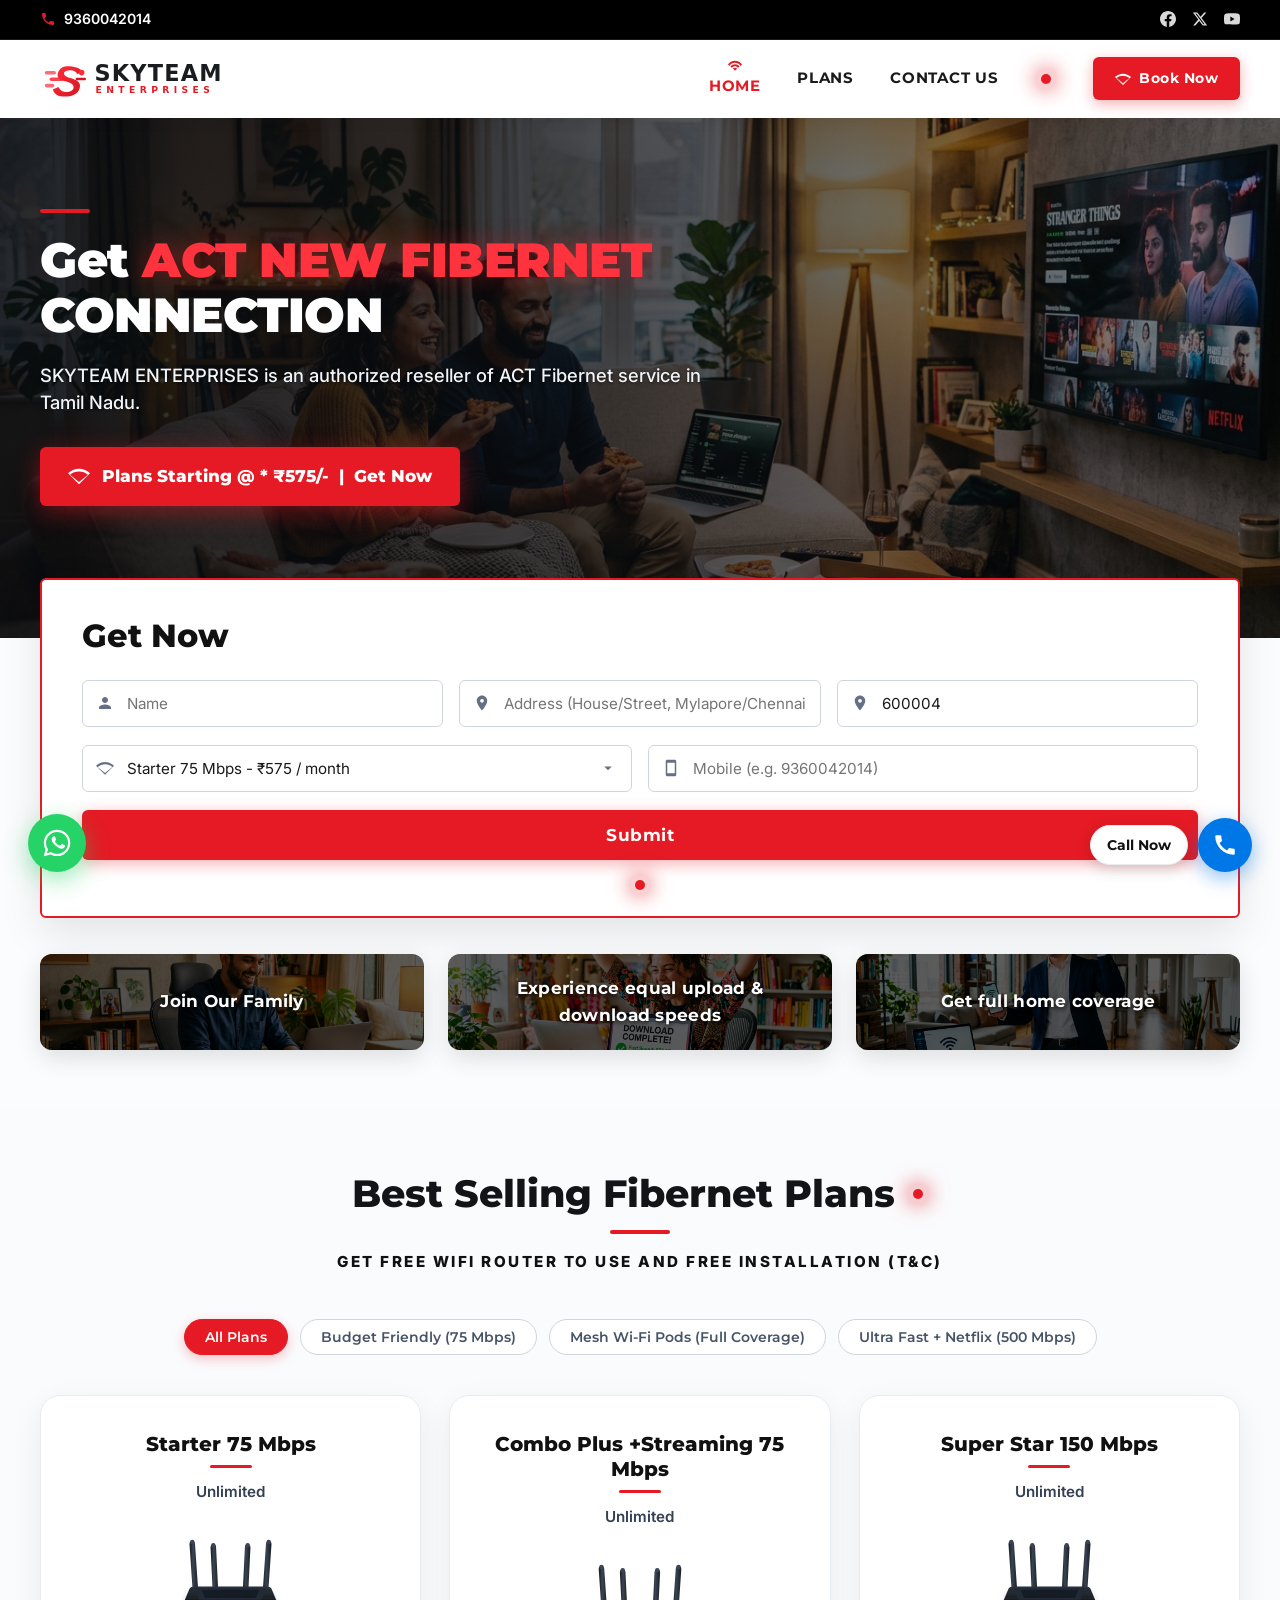
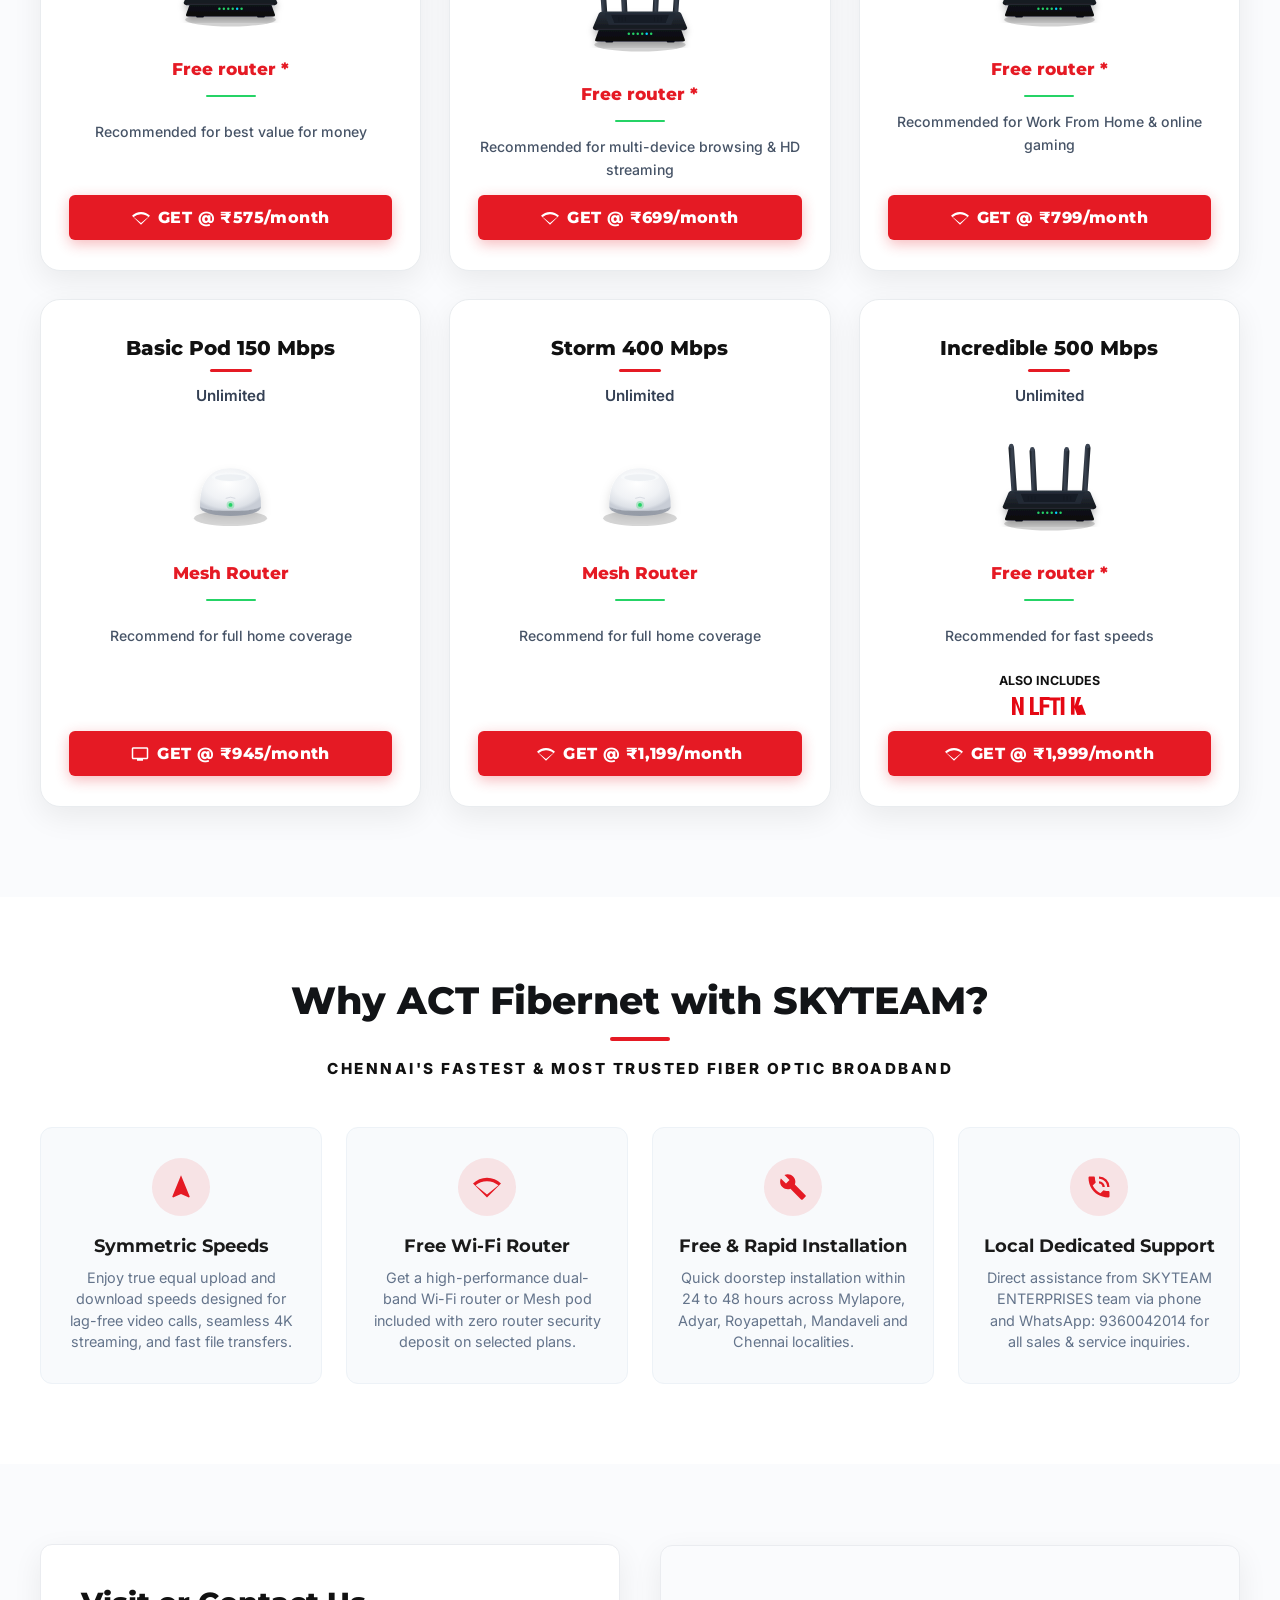
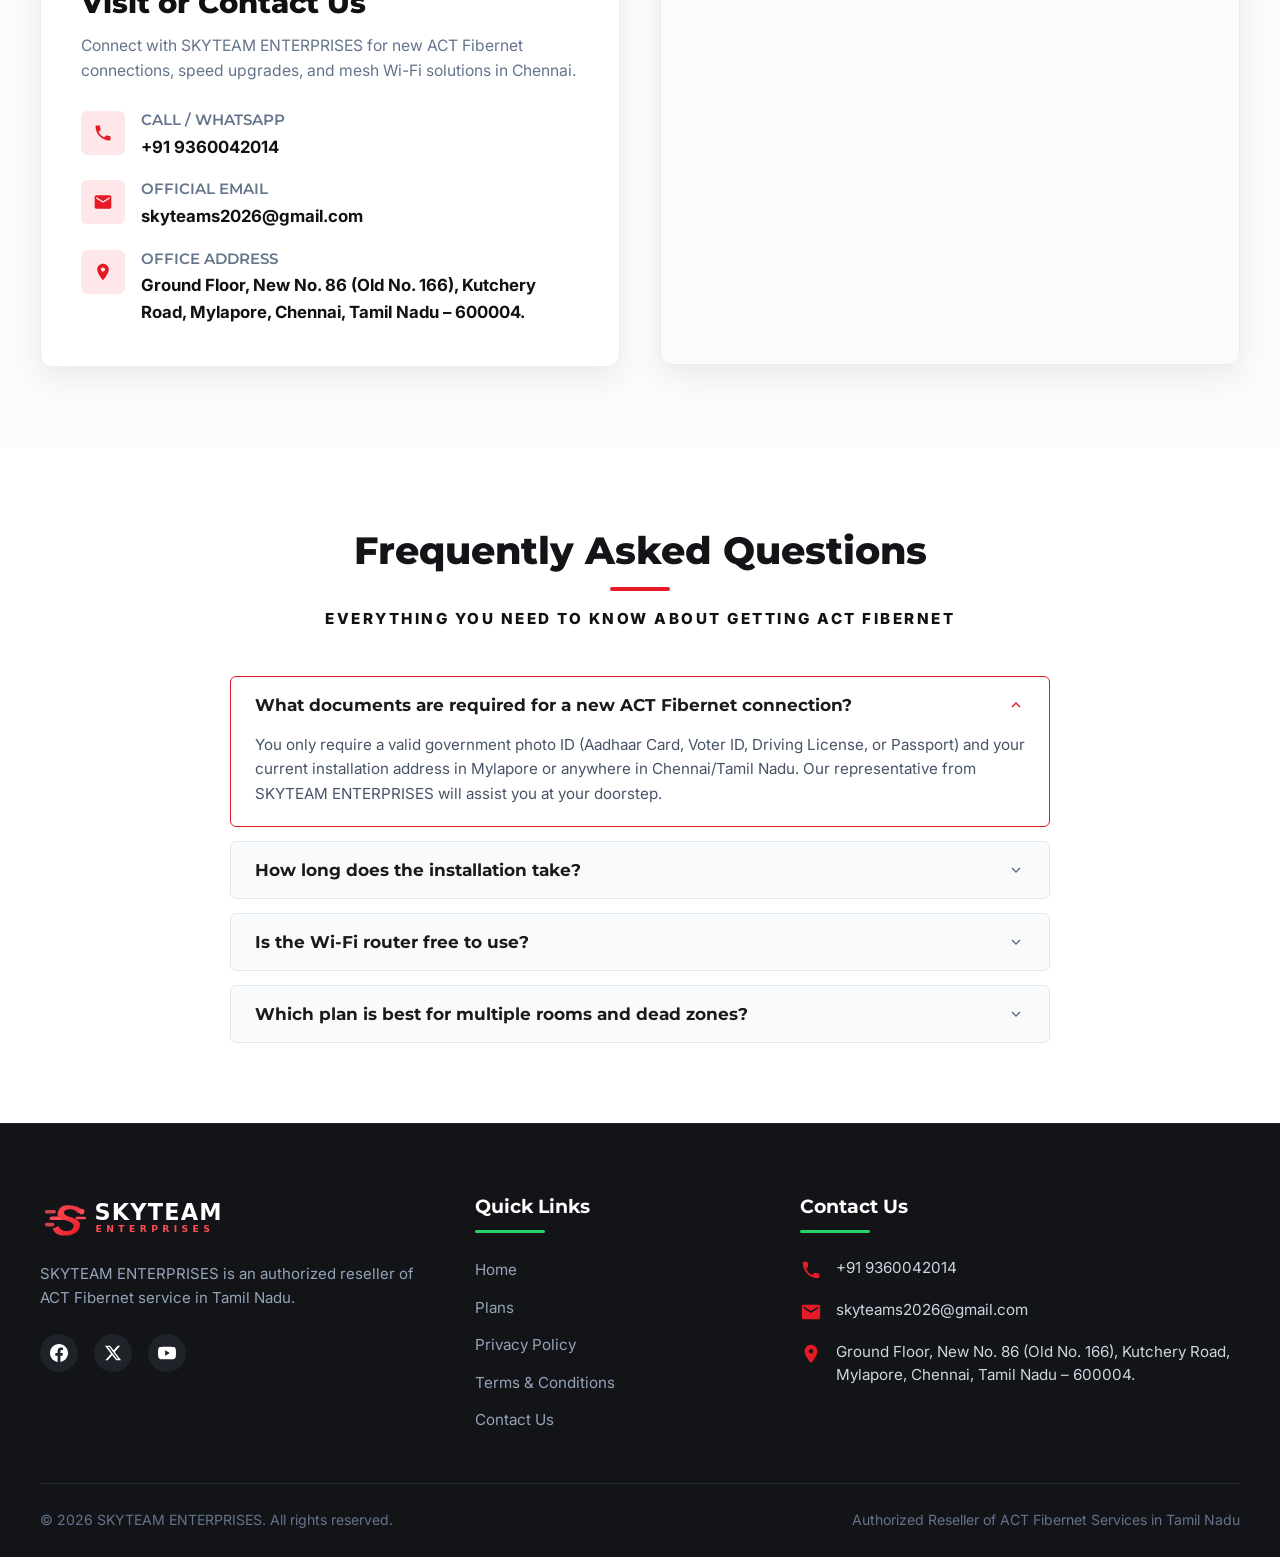
==== commit 6ccdae46: "Add files via upload" ====
--- a/index.html
+++ b/index.html
@@ -7,7 +7,7 @@
   <meta name="apple-mobile-web-app-status-bar-style" content="default">
   <meta name="format-detection" content="telephone=no">
   <title>SKYTEAM ENTERPRISES - Authorized Reseller of ACT Fibernet | Mylapore, Chennai</title>
-  <meta name="description" content="Get new ACT Fibernet broadband connections from SKYTEAM ENTERPRISES, authorized reseller in Tamil Nadu. High-speed broadband plans starting from ₹549 with free router and free installation in Mylapore, Chennai.">
+  <meta name="description" content="Get new ACT Fibernet broadband connections from SKYTEAM ENTERPRISES, authorized reseller in Tamil Nadu. High-speed broadband plans starting from ₹575 with free router and free installation in Mylapore, Chennai.">
   <meta name="keywords" content="ACT Fibernet Chennai, ACT broadband Mylapore, SKYTEAM ENTERPRISES, high speed internet Tamil Nadu, fiber broadband plans">
   <meta name="theme-color" content="#e51a24">
 
@@ -112,7 +112,7 @@
         </p>
         <a href="#bookingSection" class="hero-cta-btn">
           <svg viewBox="0 0 24 24"><path d="M12 4C7.31 4 3.07 5.9 0 8.98L12 21 24 8.98A17.93 17.93 0 0012 4zm0 3c3.73 0 7.15 1.34 9.8 3.58L12 18.52 2.2 10.58A14.94 14.94 0 0112 7z"/></svg>
-          <span>Plans Starting @ * ₹549/- &nbsp;|&nbsp; Get Now</span>
+          <span>Plans Starting @ * ₹575/- &nbsp;|&nbsp; Get Now</span>
         </a>
       </div>
     </div>
@@ -150,7 +150,7 @@
             <div class="input-group">
               <svg class="input-icon" viewBox="0 0 24 24"><path d="M12 4C7.31 4 3.07 5.9 0 8.98L12 21 24 8.98A17.93 17.93 0 0012 4zm0 3c3.73 0 7.15 1.34 9.8 3.58L12 18.52 2.2 10.58A14.94 14.94 0 0112 7z"/></svg>
               <select id="selectedPlan" class="form-control form-select">
-                <option value="Starter 50 Mbps - ₹549">Starter 50 Mbps - ₹549 / month</option>
+                <option value="Starter 75 Mbps - ₹575">Starter 75 Mbps - ₹575 / month</option>
                 <option value="Combo Plus +Streaming 75 Mbps - ₹699">Combo Plus +Streaming 75 Mbps - ₹699 / month</option>
                 <option value="Super Star 150 Mbps - ₹799">Super Star 150 Mbps - ₹799 / month</option>
                 <option value="Basic Pod 150 Mbps - ₹945">Basic Pod 150 Mbps (Mesh Router) - ₹945 / month</option>
@@ -215,16 +215,16 @@
       <!-- Category Filter Tabs -->
       <div class="plans-filter-tabs">
         <button class="filter-tab-btn active" data-filter="all">All Plans</button>
-        <button class="filter-tab-btn" data-filter="budget">Budget Friendly (50-75 Mbps)</button>
+        <button class="filter-tab-btn" data-filter="budget">Budget Friendly (75 Mbps)</button>
         <button class="filter-tab-btn" data-filter="mesh">Mesh Wi-Fi Pods (Full Coverage)</button>
         <button class="filter-tab-btn" data-filter="ott">Ultra Fast + Netflix (500 Mbps)</button>
       </div>
 
       <!-- Plans Grid -->
       <div class="plans-grid">
-        <!-- Plan 1: Starter 50 Mbps -->
+        <!-- Plan 1: Starter 75 Mbps -->
         <div class="plan-card" data-category="budget all">
-          <h3 class="plan-title">Starter 50 Mbps</h3>
+          <h3 class="plan-title">Starter 75 Mbps</h3>
           <div class="plan-underline-red"></div>
           <div class="plan-data-tag">Unlimited</div>
           <div class="plan-image-wrapper">
@@ -233,9 +233,9 @@
           <div class="plan-router-badge">Free router *</div>
           <div class="plan-divider-green"></div>
           <div class="plan-recommendation">Recommended for best value for money</div>
-          <button class="plan-cta-btn select-plan-btn" data-plan-val="Starter 50 Mbps - ₹549">
+          <button class="plan-cta-btn select-plan-btn" data-plan-val="Starter 75 Mbps - ₹575">
             <svg viewBox="0 0 24 24"><path d="M12 4C7.31 4 3.07 5.9 0 8.98L12 21 24 8.98A17.93 17.93 0 0012 4zm0 3c3.73 0 7.15 1.34 9.8 3.58L12 18.52 2.2 10.58A14.94 14.94 0 0112 7z"/></svg>
-            <span>GET @ ₹549/month</span>
+            <span>GET @ ₹575/month</span>
           </button>
         </div>
 
@@ -617,7 +617,7 @@
         </div>
         <div class="modal-detail-row">
           <span class="modal-detail-label">Selected Plan:</span>
-          <span class="modal-detail-val" id="modalCustPlan">Starter 50 Mbps</span>
+          <span class="modal-detail-val" id="modalCustPlan">Starter 75 Mbps</span>
         </div>
       </div>
 
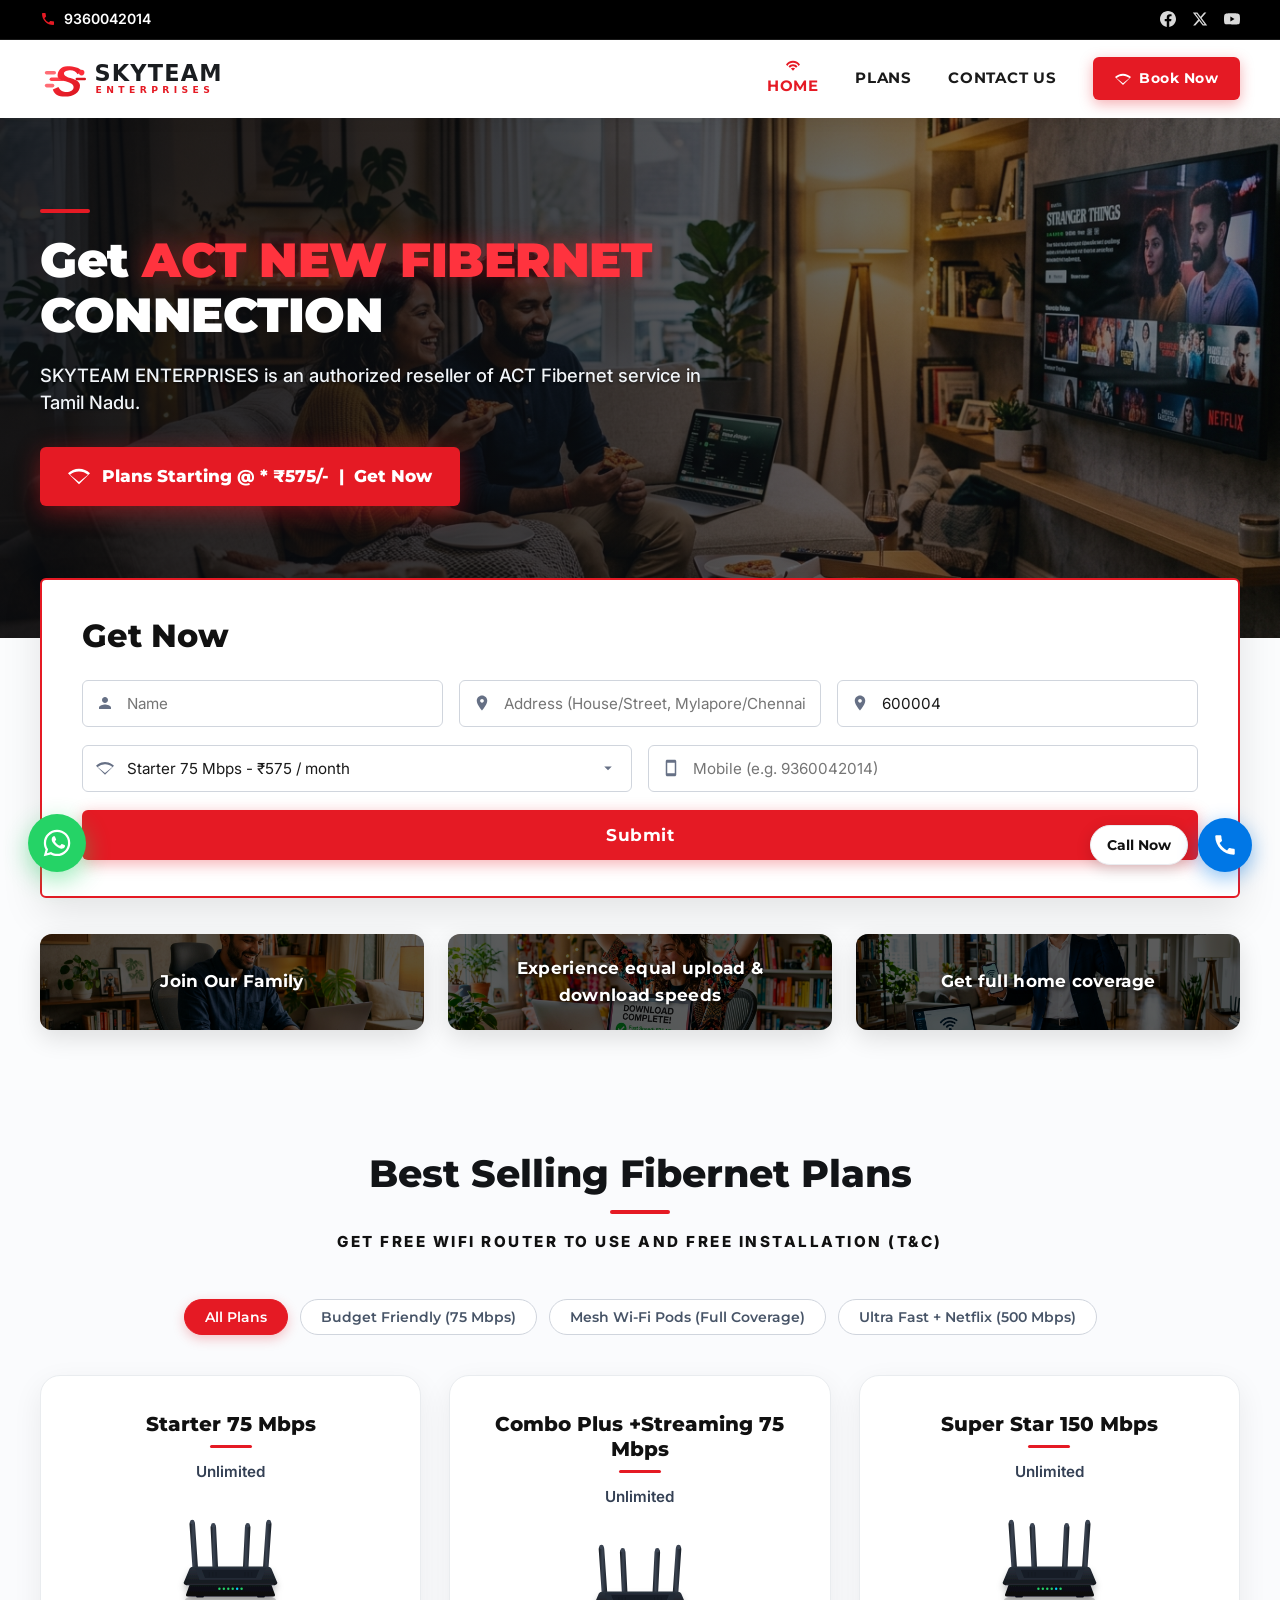
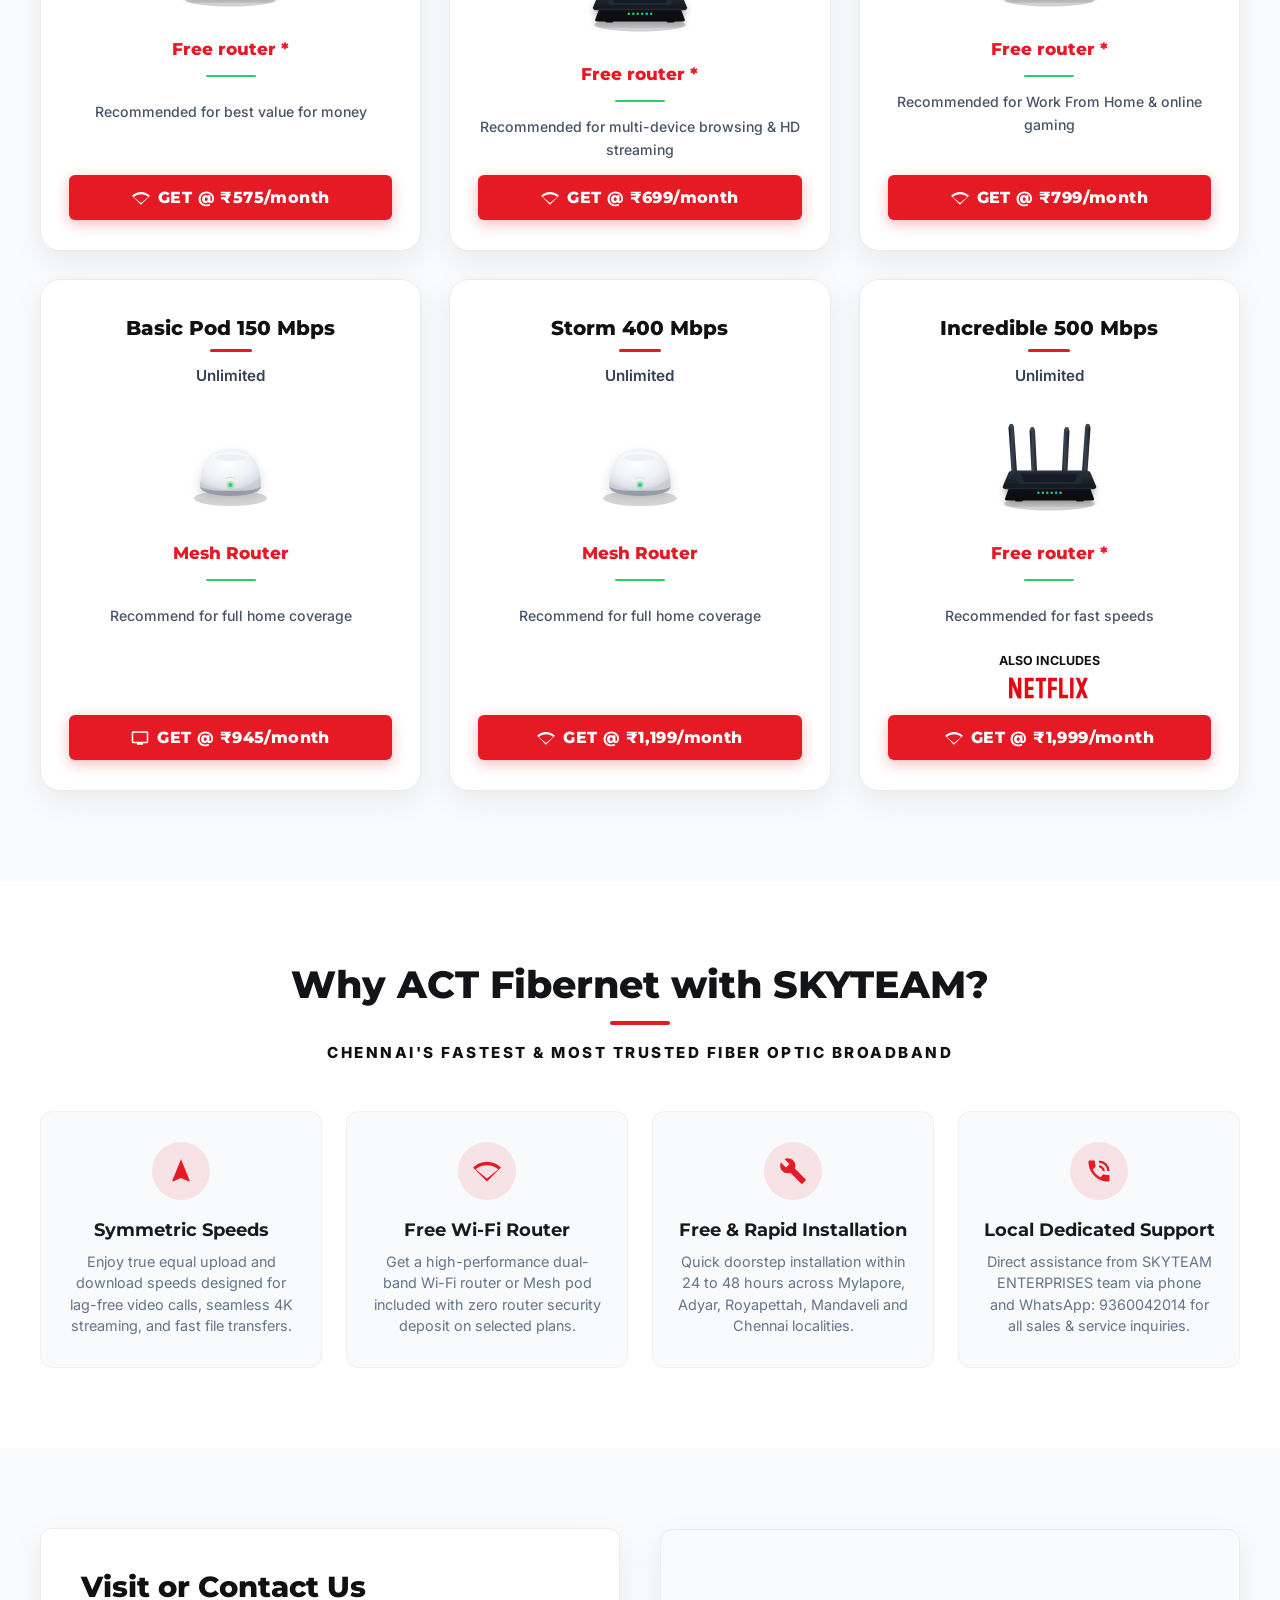
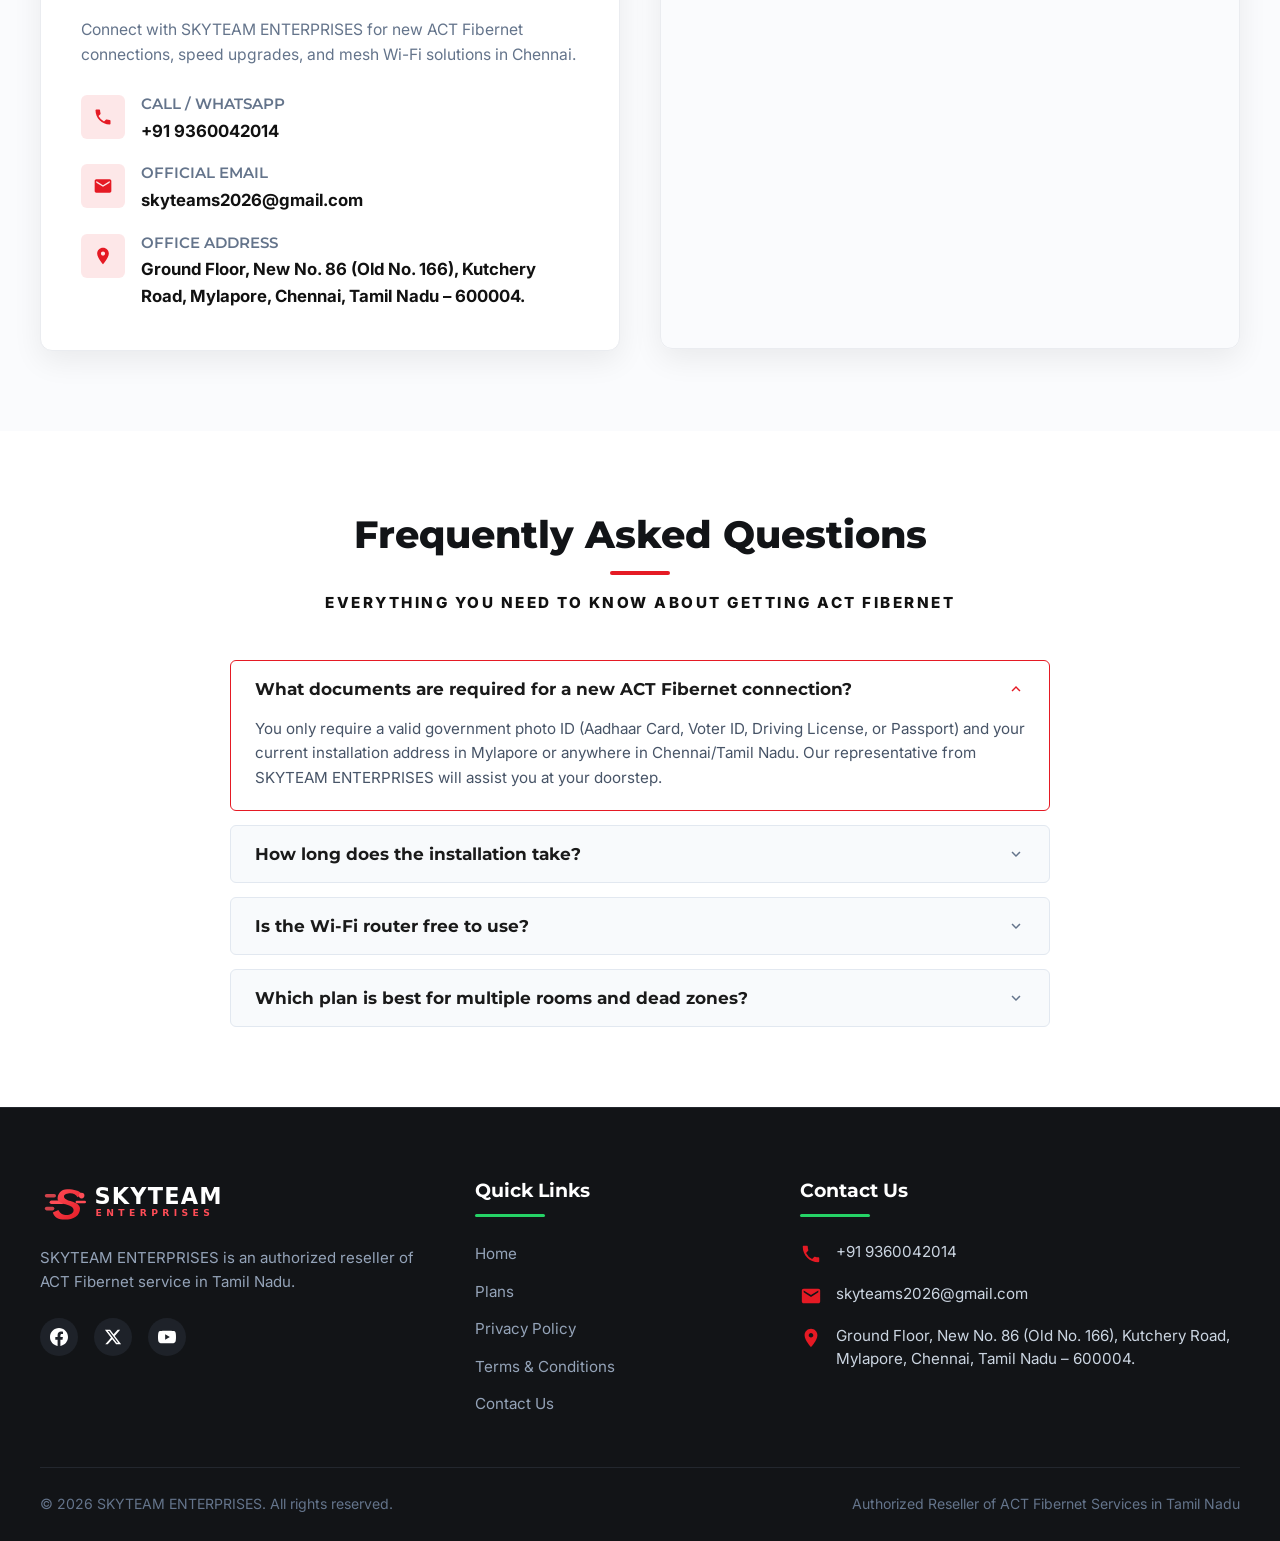
==== commit 89667240: "Add files via upload" ====
--- a/index.html
+++ b/index.html
@@ -80,11 +80,6 @@
           </a>
         </li>
 
-        <!-- Glowing Center Accent Beacon -->
-        <li class="nav-item nav-pulse-center">
-          <div class="glowing-radar-dot"></div>
-        </li>
-
         <!-- Book Now Pill CTA -->
         <li class="nav-item">
           <a href="#bookingSection" class="nav-cta-btn">
@@ -168,11 +163,6 @@
           <!-- Submit Button -->
           <button type="submit" class="btn-submit-booking">Submit</button>
         </form>
-
-        <!-- Red Glowing Beacon below the form -->
-        <div class="form-beacon-container">
-          <div class="glowing-radar-dot"></div>
-        </div>
       </div>
 
       <!-- 3 Highlight Feature Badges below the form (Screenshot 3) -->
@@ -204,10 +194,7 @@
   <section class="plans-section" id="plans">
     <div class="container">
       <div class="section-header">
-        <h2 class="section-title">
-          <span>Best Selling Fibernet Plans</span>
-          <div class="glowing-radar-dot"></div>
-        </h2>
+        <h2 class="section-title">Best Selling Fibernet Plans</h2>
         <div class="title-red-bar"></div>
         <p class="section-subtitle">GET FREE WIFI ROUTER TO USE AND FREE INSTALLATION (T&amp;C)</p>
       </div>
@@ -320,7 +307,7 @@
           <div class="plan-recommendation">Recommended for fast speeds</div>
           <div class="plan-extra-include">
             <span class="extra-include-label">Also includes</span>
-            <img src="images/netflix-logo.svg" alt="Netflix Included" style="height: 20px; width: auto;">
+            <img src="images/netflix-logo.svg?v=2" alt="NETFLIX Included" style="height: 22px; width: auto; margin-top: 2px;">
           </div>
           <button class="plan-cta-btn select-plan-btn" data-plan-val="Incredible 500 Mbps - ₹1,999">
             <svg viewBox="0 0 24 24"><path d="M12 4C7.31 4 3.07 5.9 0 8.98L12 21 24 8.98A17.93 17.93 0 0012 4zm0 3c3.73 0 7.15 1.34 9.8 3.58L12 18.52 2.2 10.58A14.94 14.94 0 0112 7z"/></svg>
@@ -628,6 +615,9 @@
     </div>
   </div>
 
+  <!-- Animated Red Glowing Cursor Follower -->
+  <div class="cursor-glow-pointer" id="cursorPointer" aria-hidden="true"></div>
+
   <!-- Scripts -->
   <script src="js/main.js"></script>
 </body>
--- a/css/style.css
+++ b/css/style.css
@@ -214,41 +214,62 @@
   fill: var(--primary-red);
 }
 
-/* Center glowing pulse indicator from screenshot 1 */
-.nav-pulse-center {
+/* ==========================================================================
+   ANIMATED RED GLOWING CURSOR FOLLOWER (Matches Reference Cursor)
+   ========================================================================== */
+.cursor-glow-pointer {
+  position: fixed;
+  top: 0;
+  left: 0;
+  width: 66px;
+  height: 66px;
+  margin-top: -33px;
+  margin-left: -33px;
+  border-radius: 50%;
+  pointer-events: none;
+  z-index: 999999;
+  opacity: 0;
+  background: radial-gradient(
+    circle,
+    rgba(229, 26, 36, 0.28) 0%,
+    rgba(229, 26, 36, 0.14) 35%,
+    rgba(229, 26, 36, 0.04) 60%,
+    rgba(229, 26, 36, 0) 75%
+  );
+  transition: opacity 0.25s ease;
+  will-change: transform;
   display: flex;
   align-items: center;
   justify-content: center;
 }
 
-.glowing-radar-dot {
-  width: 22px;
-  height: 22px;
-  background-color: rgba(229, 26, 36, 0.2);
+.cursor-glow-pointer::after {
+  content: '';
+  width: 12px;
+  height: 12px;
+  background-color: rgba(229, 26, 36, 0.75);
   border-radius: 50%;
-  display: flex;
-  align-items: center;
-  justify-content: center;
-  box-shadow: 0 0 20px rgba(229, 26, 36, 0.6);
-  animation: radarGlow 2s infinite ease-in-out;
-}
-
-.glowing-radar-dot::after {
-  content: '';
-  width: 10px;
-  height: 10px;
-  background-color: var(--primary-red);
-  border-radius: 50%;
-}
-
-@keyframes radarGlow {
-  0%, 100% {
-    transform: scale(0.9);
-    box-shadow: 0 0 10px rgba(229, 26, 36, 0.5);
-  }
-  50% {
-    transform: scale(1.3);
-    box-shadow: 0 0 25px rgba(229, 26, 36, 0.8);
+  box-shadow: 0 0 10px rgba(229, 26, 36, 0.6);
+}
+
+.cursor-glow-pointer.visible {
+  opacity: 0.75;
+}
+
+.cursor-glow-pointer.hovering {
+  opacity: 0.9;
+  background: radial-gradient(
+    circle,
+    rgba(229, 26, 36, 0.38) 0%,
+    rgba(229, 26, 36, 0.2) 35%,
+    rgba(229, 26, 36, 0.06) 60%,
+    rgba(229, 26, 36, 0) 75%
+  );
+}
+
+@media (hover: none) and (pointer: coarse) {
+  .cursor-glow-pointer {
+    display: none !important;
   }
 }
 
